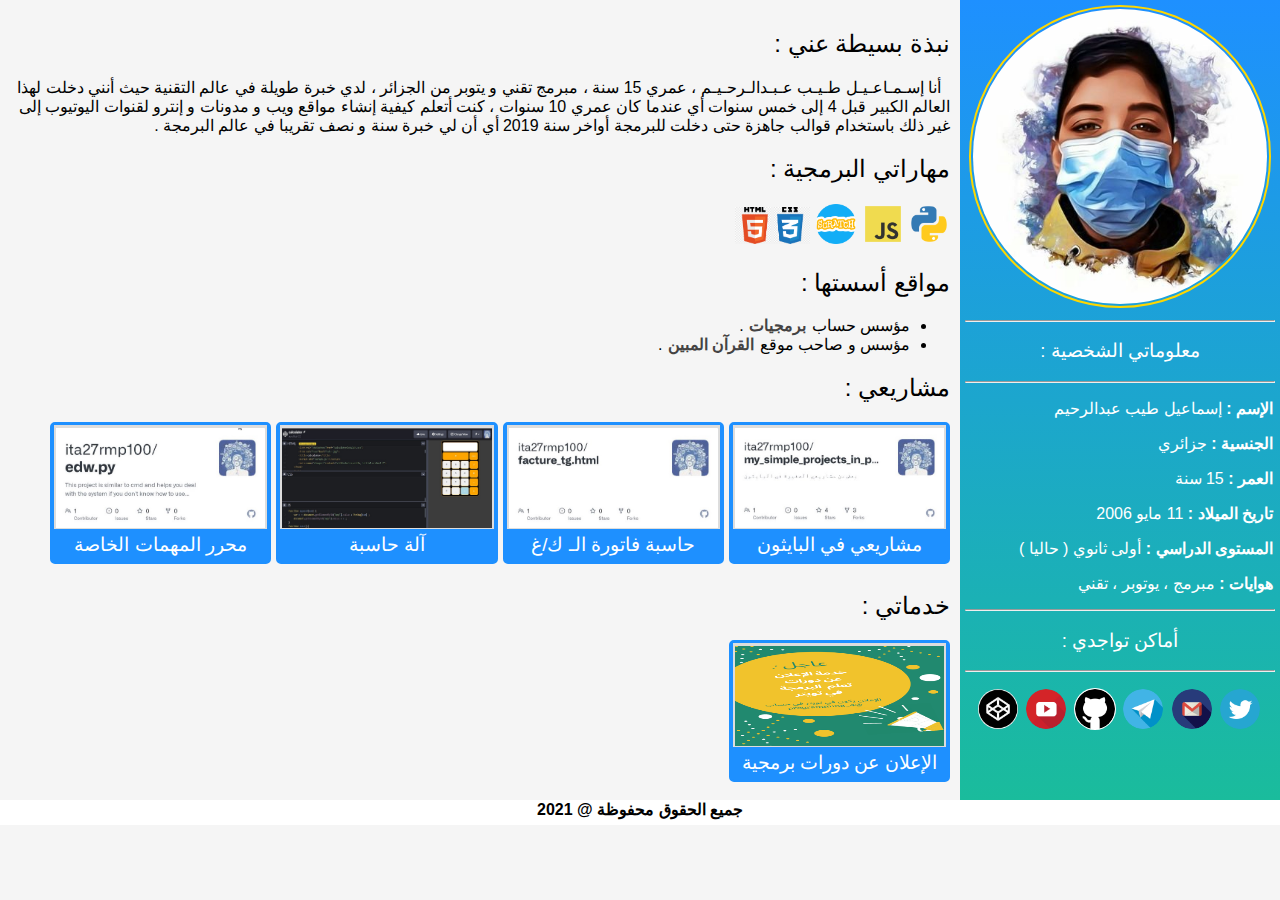
==== index.html @ b96383a3 "Add files via upload" ====
<!DOCTYPE html>
<html>
    <head>
        <title>موقعي الشخصي</title>
        <meta charsey="UTF-8">
        <meta name="viewport" content="width=device-width, initial-scale=1.0">
        <link rel="icon" href="rahim.jpg">
        <link rel="stylesheet" href="style.css">
    </head>
    <body>
        <nav class="all">
            <nav class="my-info">
                <img src="rahim.jpg"class="my-img">
                    <hr>
                <h3>معلوماتي الشخصية :</h3>
                    <hr>
                <div class="info">
                    <p>
                        <b>الإسم :</b>
                        إسماعيل طيب عبدالرحيم
                    </p>
                    <p>
                    <b>الجنسية :</b>
                        جزائري
                    </p>
                    <p>
                        <b>العمر :</b>
                        15 سنة
                    </p>
                    <p>
                        <b>تاريخ الميلاد :</b>
                        11 مايو 2006
                    </p>
                    <p>
                        <b>المستوى الدراسي :</b>
                        أولى ثانوي ( حاليا )
                    </p>
                    <p>
                        <b>هوايات :</b>
                        مبرمج ، يوتوبر ، تقني
                    </p>
                </div>
                    <hr>
                <h3>أماكن تواجدي :</h3>    
                    <hr>
                <div class="info">
                    <p class="source">
                        <a href="https://twitter.com/ita27rmp100" class="imgsou"><img src="twitter.png"class="imgsou"></a>
                        <a href="mailto:ita27rmp100@gmail.com" class="imgsou"><img src="gmail.png"class="imgsou"></a>
                        <a href="https://t.me/ita27rmp100A" class="imgsou"><img src="telegram.png"class="imgsou"></a>
                        <a href="https://github.com/ita27rmp100" class="imgsou"><abbr title="مشاريعي البرمجية"><img src="github.png"class="imgsou"style="background-color:white"></abbr></a>
                        <a href="https://www.youtube.com/channel/UCHRUya6Yz_WLiptD6PQNtBg" class="imgsou"><img src="youtube.png"class="imgsou"></a>
                        <a href="https://codepen.io/ita27rmp100" class="imgsou"><abbr title="مشاريعي في الويب"><img src="codpen.jpg"class="imgsou"></abbr></a>
                    </p>
                </div>
            </nav>
            <nav class="other-info">
                <h2>نبذة بسيطة عني :</h2>
                <p>
                   &nbsp; أنا إسـمـاعـيـل طـيـب عـبـدالـرحـيـم ، عمري 15 سنة ، مبرمج تقني و يتوبر من الجزائر ، لدي خبرة طويلة في عالم التقنية
                    حيث أنني دخلت لهذا العالم الكبير قبل 4 إلى خمس سنوات أي عندما كان عمري 10 سنوات ،
                     كنت أتعلم كيفية إنشاء مواقع ويب و مدونات و إنترو لقنوات اليوتيوب إلى غير ذلك باستخدام قوالب جاهزة حتى دخلت للبرمجة أواخر سنة 2019 أي أن لي خبرة سنة و نصف تقريبا في عالم البرمجة .
                </p>
                <h2>مهاراتي البرمجية :</h2>
                <p>
                    <img class="imgsou skill"src="python.png">
                    <img class="imgsou skill"src="js.png">
                    <img class="imgsou skill"src="scratch.png">
                    <img class="imgsou skill"src="front_end.png"style="width:75px">
                </p>
                <h2> مواقع أسستها  :</h2>
                <ul>
                    <li>
                        مؤسس حساب
                        <a class="mws" href="https://twitter.com/programming_4">برمجيات</a>
                        .
                    </li>
                    <li>
                        مؤسس و صاحب موقع 
                        <a class="mws" href="http://quran-moubin.rf.gd">القرآن المبين</a>
                        .
                    </li>
                </ul>
                <h2>مشاريعي :</h2>
                <div class="my-project">
                    <a href="https://github.com/ita27rmp100/my_simple_projects_in_python"class="project">
                        <img src="python_project.jpg"class="iop"><!--image of prject-->
                        <h3 class="nop">مشاريعي في البايثون</h3><!--name of project-->
                    </a>
                    <a href="https://github.com/ita27rmp100/facture_tg.html" class="project">
                        <img src="facture_tg.jpg"class="iop">
                        <h3 class="nop">حاسبة فاتورة الـ ك/غ</h3>
                    </a>
                    <a href="https://codepen.io/ita27rmp100/pen/dyWPgKB" class="project">
                        <img src="calculator.jpg"class="iop">
                        <h3 class="nop">آلة حاسبة</h3>
                    </a>
                    <a href="https://github.com/ita27rmp100/edw.py" class="project">
                        <img src="edw.jpg"class="iop">
                        <h3 class="nop">محرر المهمات الخاصة</h3>
                    </a>
                </div>
                <h2>خدماتي :</h2>
                <div class="my-project">
                    <a href="https://khamsat.com/marketing/twitter-marketing/1758146-%D8%AE%D8%AF%D9%85%D8%A9-%D8%A7%D9%84%D8%A5%D8%B9%D9%84%D8%A7%D9%86-%D8%B9%D9%86-%D8%AF%D9%88%D8%B1%D8%A7%D8%AA-%D8%AA%D8%B9%D9%84%D9%85-%D8%A7%D9%84%D8%A8%D8%B1%D9%85%D8%AC%D8%A9-%D9%81%D9%8A-%D8%AA%D9%88%D9%8A%D8%AA%D8%B1-" class="project">
                        <img src="خدمة.png" class="iop">
                        <h3 class="nop">الإعلان عن دورات برمجية</h3>
                    </a>
                </div>
            </nav>
        </nav>
        <footer>
            جميع الحقوق محفوظة @ 2021
        </footer>
    </body>
</html>
---- style.css ----
body{
    direction: rtl;
    background-color: rgb(245, 245, 245);
    margin: 0px
}
*{
    font-family: Tahoma, Arial, sans-serif
}
/*الريسبونسياف*/
.all{
    display: grid;
    grid-template-columns: 25% 75%;
}
/*معلوماتي الشخصية*/
.my-info{
    /*background-color: dodgerblue;*/
    background-image: linear-gradient(
        to bottom,
        dodgerblue,
        #1abc9c
        );
    padding: 5px;
    max-height: 99%;
    text-align: center;
    color:white

}
.my-img{
    width: 95%;
    padding: 2px;
    border: 2px solid gold;
    border-radius: 180px
}
h1 , h2 , h3 , h4 , h5 ,h6{
    font-weight: 150
}
.info{text-align: right;
    padding-right: 2px
}
/*التواصل*/
.imgsou{
    width:40px;
    padding: 1px;
    border-radius: 180px;
    text-align: center
}
.imgsou :hover{
    opacity: 0.8
}
.source{text-align: center;}
/*معلومات أخرى*/
.other-info{
    background-color: rgb(245,245,245);
    max-height: 99%;
    padding: 10px
}
img.imgsou.skill{
    border-radius: 0px
}
/*إنجازاتي في السوشال ميديا*/
.mws{
    text-decoration: none;
    color: rgb(68, 67, 67);
    transition: border-right 1s;
    font-weight:bold;
    padding: 1px;
}
.mws:hover{
    border-right: 8px solid rgb(149, 202, 255);
}
/*my project*/
.my-project{
    display: grid;
    max-width:900px;
    grid-template-columns: repeat(auto-fill,minmax(200px,1fr));
    grid-template-rows: repeat(auto-fill,150px);
    gap: 5px;
    text-align: center;
}
.project{
    background-color: dodgerblue;
    padding: 4px;
    height: 130px;
    text-align: center;
    border:2px solid dodgerblue;
    border-radius: 5px;
    text-decoration: none
}
.iop{
    width: 100%;
    height: 100px;
    box-shadow: 0px -1px 0px 2px rgb(221, 221, 221);
}
.nop{
    padding: 0px;
    margin: 2px;
    color: white;
}
/*تناسق الصفحة*/
@media screen and (max-width: 400px) {
    .all{
      grid-template-columns: 100%;
    }
  }
/*التذييل*/
footer{
    background: white;
    width:100%;
    height: 25px;
    text-align: center;
    font-weight: bold;
}
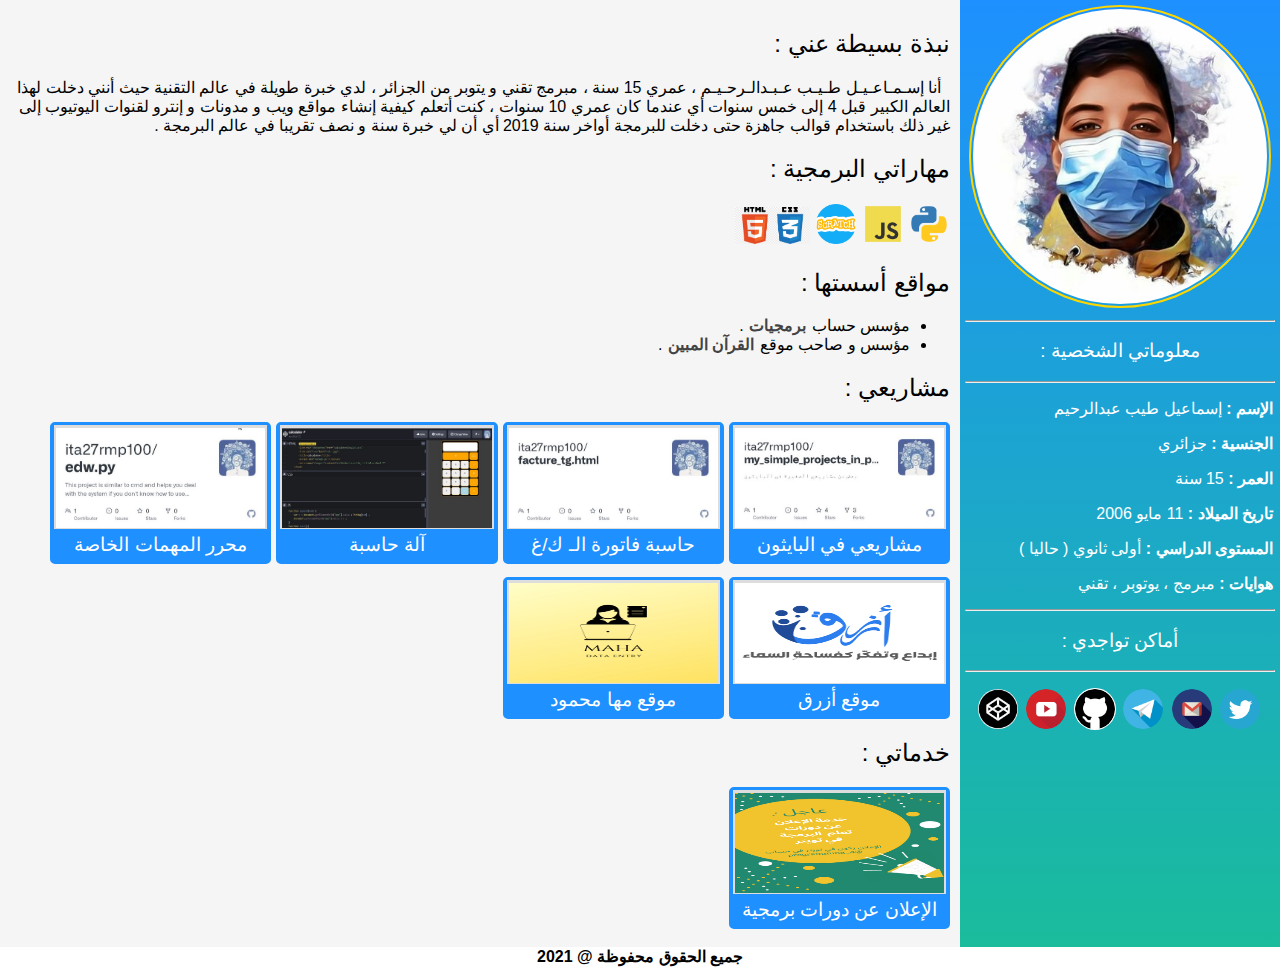
==== commit 5e2b102a: "Add files via upload" ====
--- a/index.html
+++ b/index.html
@@ -99,6 +99,14 @@
                         <img src="edw.jpg"class="iop">
                         <h3 class="nop">محرر المهمات الخاصة</h3>
                     </a>
+                    <a href="https://blue-edu.site" class="project">
+                        <img src="BlueSite.png" style="background-color:white;" class="iop">
+                        <h3 class="nop">موقع أزرق</h3>
+                    </a>
+                    <a href="https://maha-mahmoud.netlify.app" class="project">
+                        <img src="maha.png"class="iop">
+                        <h3 class="nop">موقع مها محمود</h3>
+                    </a>
                 </div>
                 <h2>خدماتي :</h2>
                 <div class="my-project">
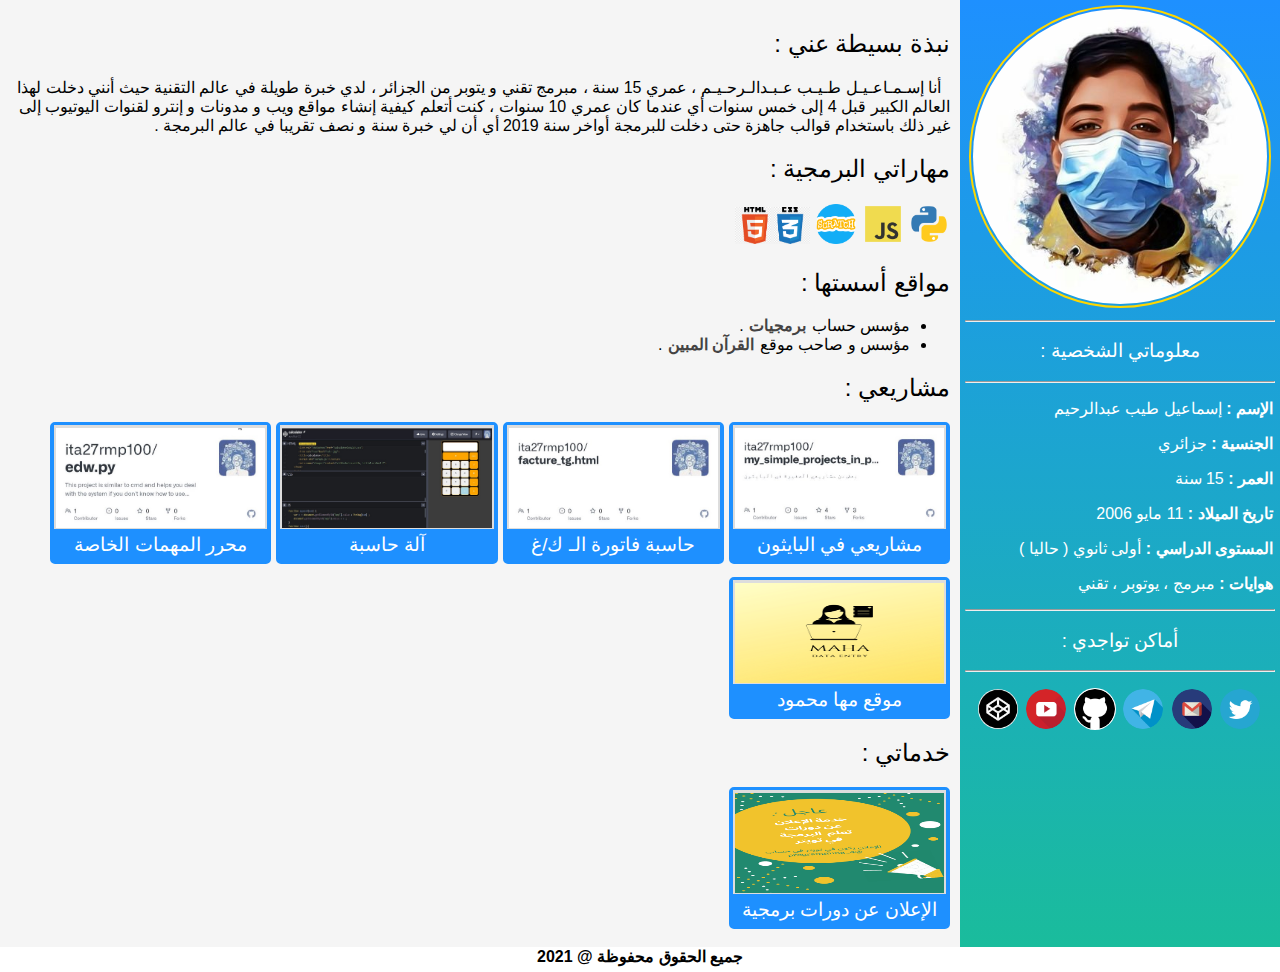
==== commit 2930efc7: "Update index.html" ====
--- a/index.html
+++ b/index.html
@@ -1,7 +1,7 @@
 <!DOCTYPE html>
 <html>
     <head>
-        <title>موقعي الشخصي</title>
+        <title>إسماعيل طيب عبدالرحيم</title>
         <meta charsey="UTF-8">
         <meta name="viewport" content="width=device-width, initial-scale=1.0">
         <link rel="icon" href="rahim.jpg">
@@ -99,10 +99,6 @@
                         <img src="edw.jpg"class="iop">
                         <h3 class="nop">محرر المهمات الخاصة</h3>
                     </a>
-                    <a href="https://blue-edu.site" class="project">
-                        <img src="BlueSite.png" style="background-color:white;" class="iop">
-                        <h3 class="nop">موقع أزرق</h3>
-                    </a>
                     <a href="https://maha-mahmoud.netlify.app" class="project">
                         <img src="maha.png"class="iop">
                         <h3 class="nop">موقع مها محمود</h3>
@@ -121,4 +117,4 @@
             جميع الحقوق محفوظة @ 2021
         </footer>
     </body>
-</html>+</html>
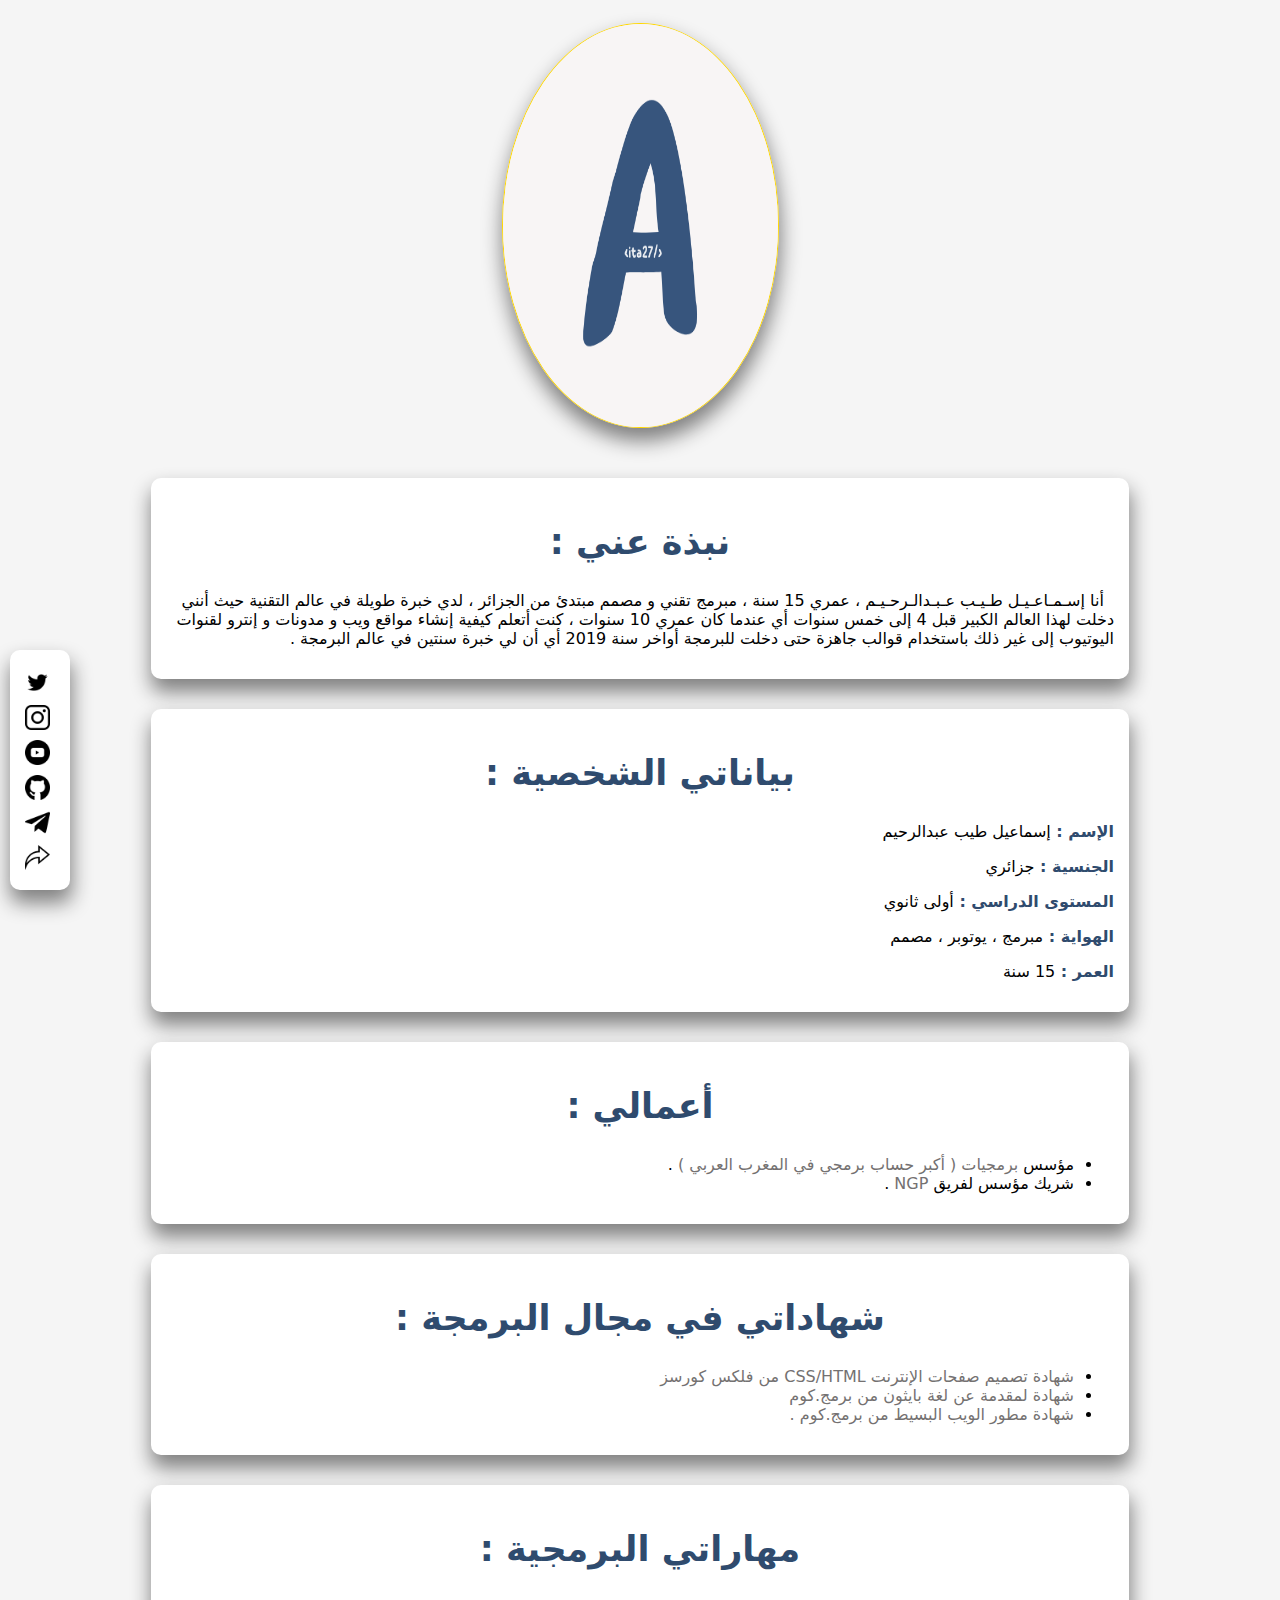
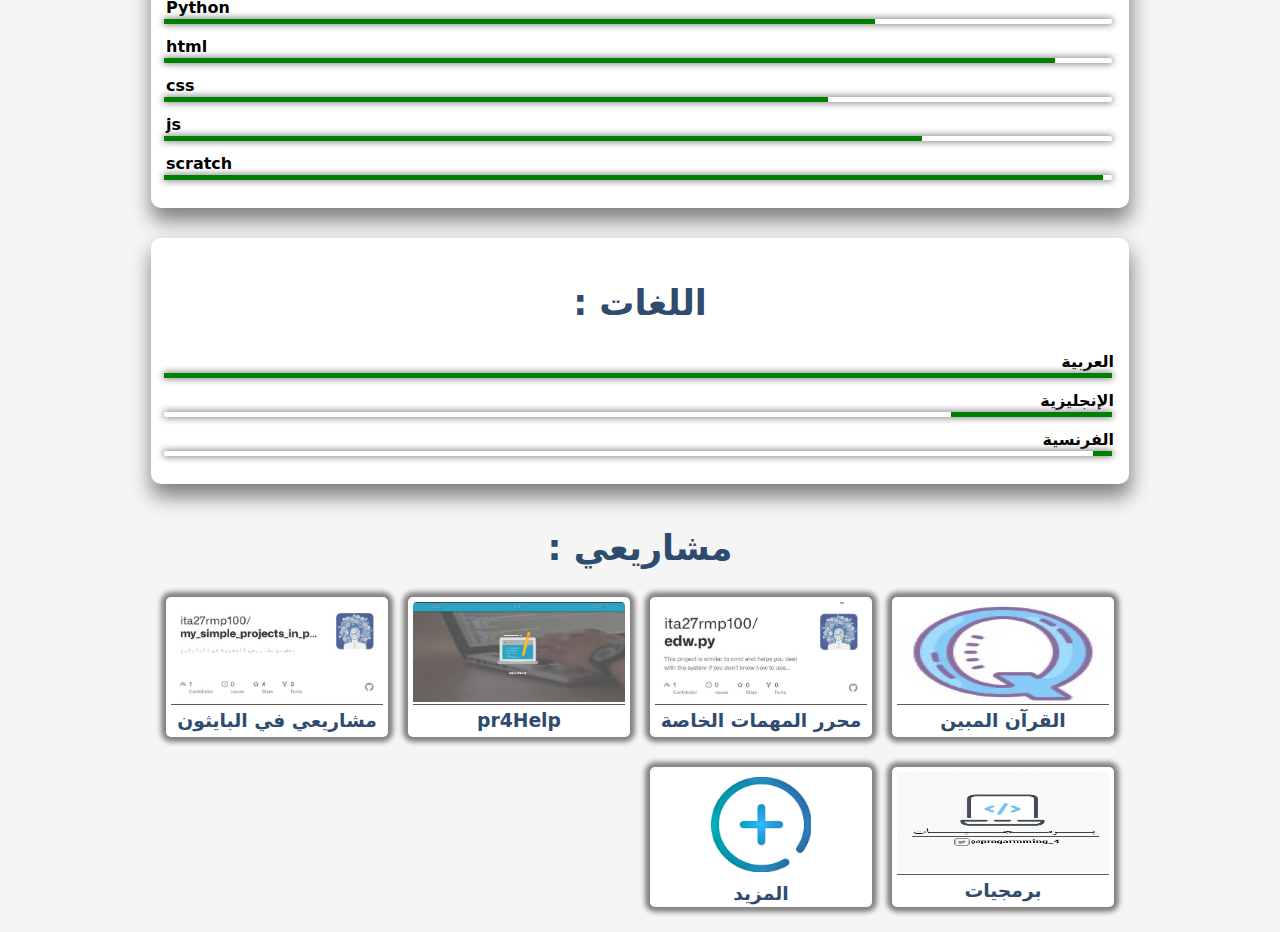
==== commit 2162978e: "Add files via upload" ====
--- a/index.html
+++ b/index.html
@@ -4,117 +4,124 @@
         <title>إسماعيل طيب عبدالرحيم</title>
         <meta charsey="UTF-8">
         <meta name="viewport" content="width=device-width, initial-scale=1.0">
-        <link rel="icon" href="rahim.jpg">
+        <link rel="icon" href="my_logo.png">
         <link rel="stylesheet" href="style.css">
     </head>
     <body>
-        <nav class="all">
-            <nav class="my-info">
-                <img src="rahim.jpg"class="my-img">
-                    <hr>
-                <h3>معلوماتي الشخصية :</h3>
-                    <hr>
-                <div class="info">
-                    <p>
-                        <b>الإسم :</b>
-                        إسماعيل طيب عبدالرحيم
-                    </p>
-                    <p>
-                    <b>الجنسية :</b>
-                        جزائري
-                    </p>
-                    <p>
-                        <b>العمر :</b>
-                        15 سنة
-                    </p>
-                    <p>
-                        <b>تاريخ الميلاد :</b>
-                        11 مايو 2006
-                    </p>
-                    <p>
-                        <b>المستوى الدراسي :</b>
-                        أولى ثانوي ( حاليا )
-                    </p>
-                    <p>
-                        <b>هوايات :</b>
-                        مبرمج ، يوتوبر ، تقني
-                    </p>
-                </div>
-                    <hr>
-                <h3>أماكن تواجدي :</h3>    
-                    <hr>
-                <div class="info">
-                    <p class="source">
-                        <a href="https://twitter.com/ita27rmp100" class="imgsou"><img src="twitter.png"class="imgsou"></a>
-                        <a href="mailto:ita27rmp100@gmail.com" class="imgsou"><img src="gmail.png"class="imgsou"></a>
-                        <a href="https://t.me/ita27rmp100A" class="imgsou"><img src="telegram.png"class="imgsou"></a>
-                        <a href="https://github.com/ita27rmp100" class="imgsou"><abbr title="مشاريعي البرمجية"><img src="github.png"class="imgsou"style="background-color:white"></abbr></a>
-                        <a href="https://www.youtube.com/channel/UCHRUya6Yz_WLiptD6PQNtBg" class="imgsou"><img src="youtube.png"class="imgsou"></a>
-                        <a href="https://codepen.io/ita27rmp100" class="imgsou"><abbr title="مشاريعي في الويب"><img src="codpen.jpg"class="imgsou"></abbr></a>
-                    </p>
-                </div>
-            </nav>
-            <nav class="other-info">
-                <h2>نبذة بسيطة عني :</h2>
+        <header>
+            <img src="my_logo.png" class="logo">
+        </header>
+        <nav>
+            <div class="iog">
+                <h2>نبذة عني :</h2>
                 <p>
-                   &nbsp; أنا إسـمـاعـيـل طـيـب عـبـدالـرحـيـم ، عمري 15 سنة ، مبرمج تقني و يتوبر من الجزائر ، لدي خبرة طويلة في عالم التقنية
+                   &nbsp; أنا إسـمـاعـيـل طـيـب عـبـدالـرحـيـم ، عمري 15 سنة ، مبرمج تقني و مصمم مبتدئ من الجزائر ، لدي خبرة طويلة في عالم التقنية
                     حيث أنني دخلت لهذا العالم الكبير قبل 4 إلى خمس سنوات أي عندما كان عمري 10 سنوات ،
-                     كنت أتعلم كيفية إنشاء مواقع ويب و مدونات و إنترو لقنوات اليوتيوب إلى غير ذلك باستخدام قوالب جاهزة حتى دخلت للبرمجة أواخر سنة 2019 أي أن لي خبرة سنة و نصف تقريبا في عالم البرمجة .
+                     كنت أتعلم كيفية إنشاء مواقع ويب و مدونات و إنترو لقنوات اليوتيوب إلى غير ذلك باستخدام قوالب جاهزة حتى دخلت للبرمجة أواخر سنة 2019 أي أن لي خبرة سنتين في عالم البرمجة .
                 </p>
-                <h2>مهاراتي البرمجية :</h2>
-                <p>
-                    <img class="imgsou skill"src="python.png">
-                    <img class="imgsou skill"src="js.png">
-                    <img class="imgsou skill"src="scratch.png">
-                    <img class="imgsou skill"src="front_end.png"style="width:75px">
-                </p>
-                <h2> مواقع أسستها  :</h2>
+            </div>
+            <div class="infos iog">
+                <h2>بياناتي الشخصية :</h2>
+                <add-info title='الإسم'details='إسماعيل طيب عبدالرحيم'></add-info>
+                <add-info title='الجنسية'details='جزائري'></add-info>
+                <add-info title='المستوى الدراسي'details='أولى ثانوي '></add-info>
+                <add-info title='الهواية'details='مبرمج ، يوتوبر ، مصمم'></add-info>
+                <add-info title='العمر'details='15 سنة'></add-info>
+            </div>
+            <div class="iog">
+                <h2>أعمالي :</h2>
                 <ul>
                     <li>
-                        مؤسس حساب
-                        <a class="mws" href="https://twitter.com/programming_4">برمجيات</a>
-                        .
+                        مؤسس <a href="https://twitter.com/programming_4">برمجيات ( أكبر حساب برمجي في المغرب العربي )</a> .
                     </li>
                     <li>
-                        مؤسس و صاحب موقع 
-                        <a class="mws" href="http://quran-moubin.rf.gd">القرآن المبين</a>
-                        .
+                        شريك مؤسس لفريق
+                        <a href="https://twitter.com/NG_Programmers3">NGP</a> .
                     </li>
                 </ul>
-                <h2>مشاريعي :</h2>
-                <div class="my-project">
-                    <a href="https://github.com/ita27rmp100/my_simple_projects_in_python"class="project">
-                        <img src="python_project.jpg"class="iop"><!--image of prject-->
-                        <h3 class="nop">مشاريعي في البايثون</h3><!--name of project-->
-                    </a>
-                    <a href="https://github.com/ita27rmp100/facture_tg.html" class="project">
-                        <img src="facture_tg.jpg"class="iop">
-                        <h3 class="nop">حاسبة فاتورة الـ ك/غ</h3>
-                    </a>
-                    <a href="https://codepen.io/ita27rmp100/pen/dyWPgKB" class="project">
-                        <img src="calculator.jpg"class="iop">
-                        <h3 class="nop">آلة حاسبة</h3>
-                    </a>
-                    <a href="https://github.com/ita27rmp100/edw.py" class="project">
-                        <img src="edw.jpg"class="iop">
-                        <h3 class="nop">محرر المهمات الخاصة</h3>
-                    </a>
-                    <a href="https://maha-mahmoud.netlify.app" class="project">
-                        <img src="maha.png"class="iop">
-                        <h3 class="nop">موقع مها محمود</h3>
-                    </a>
-                </div>
-                <h2>خدماتي :</h2>
-                <div class="my-project">
-                    <a href="https://khamsat.com/marketing/twitter-marketing/1758146-%D8%AE%D8%AF%D9%85%D8%A9-%D8%A7%D9%84%D8%A5%D8%B9%D9%84%D8%A7%D9%86-%D8%B9%D9%86-%D8%AF%D9%88%D8%B1%D8%A7%D8%AA-%D8%AA%D8%B9%D9%84%D9%85-%D8%A7%D9%84%D8%A8%D8%B1%D9%85%D8%AC%D8%A9-%D9%81%D9%8A-%D8%AA%D9%88%D9%8A%D8%AA%D8%B1-" class="project">
-                        <img src="خدمة.png" class="iop">
-                        <h3 class="nop">الإعلان عن دورات برمجية</h3>
-                    </a>
-                </div>
-            </nav>
+            </div>
+            <div class="iog">
+                <h2>شهاداتي في مجال البرمجة :</h2>
+                <ul>
+                    <li>
+                        <a href="https://www.flexcourses.com/courses/html-and-css">شهادة تصميم صفحات الإنترنت CSS/HTML من فلكس كورسز </a>
+                    </li>
+                    <li>
+                        <a href="https://app.barmej.com/%D9%85%D9%82%D8%AF%D9%85%D8%A9-%D8%B9%D9%86-%D9%84%D8%BA%D8%A9-%D8%A8%D8%A7%D9%8A%D8%AB%D9%88%D9%86">شهادة لمقدمة عن لغة بايثون من برمج.كوم</a>
+                    </li>
+                    <li>
+                        <a href="https://app.barmej.com/%D8%A8%D8%B1%D9%85%D8%AC%D8%A9-%D8%AA%D8%B7%D8%A8%D9%8A%D9%82%D8%A7%D8%AA-%D8%A7%D9%84%D9%88%D9%8A%D8%A8-%D8%A8%D8%A7%D8%B3%D8%AA%D8%AE%D8%AF%D8%A7%D9%85-Django/%D9%85%D9%82%D8%AF%D9%85%D8%A9-%D9%81%D9%8A-%D8%A8%D8%B1%D9%85%D8%AC%D8%A9-%D9%88%D8%A7%D8%AC%D9%87%D8%A7%D8%AA-%D8%A7%D9%84%D9%85%D9%88%D8%A7%D9%82%D8%B9/%D9%85%D8%A8%D8%A7%D8%AF%D8%A6-html/%D9%85%D9%82%D8%AF%D9%85%D8%A9-%D9%81%D9%8A-html">شهادة مطور الويب البسيط من برمج.كوم .</a>
+                    </li>
+                </ul>
+            </div>
+            <div class="iog skills">
+                <h2>مهاراتي البرمجية :</h2>
+                <!--python-->
+                <label for="py">Python</label>
+                <progress id="py" max="100" value="75"></progress>
+                <!--hhtml-->
+                <label for="html">html</label>
+                <progress id="html" max="100" value="94"></progress>
+                <!--css-->
+                <label for="css">css</label>
+                <progress id="css" max="100" value="70"></progress>
+                <!--js-->
+                <label for="js">js</label>
+                <progress id="js" max="100" value="80"></progress>
+                <!--scratch-->
+                <label for="sc">scratch</label>
+                <progress id="sc" max="100" value="99"></progress>
+            </div>
+            <div class="iog">
+                <h2>اللغات :</h2>
+                <!--العربية-->
+                <label for="ar">العربية</label>
+                <progress id="ar" max="100" value="100" class="lang"></progress>
+                <!--الإنجليزية-->
+                <label for="en">الإنجليزية</label>
+                <progress id="en" max="100" value="17" class="lang"></progress>
+                <!--الفرنسية-->
+                <label for="fr">الفرنسية</label>
+                <progress id="fr" max="100" value="2" class="lang"></progress>
+            </div>
+            <h2>مشاريعي :</h2>
+            <div class="my-projects">
+                <a href="http://quran-moubin.rf.gd/" class="project">
+                    <img src="quran-moubin.jpg" class="iop"> <!--icon of project-->
+                    <h3 class="nop">القرآن المبين</h3>
+                </a>
+                <a href="https://github.com/ita27rmp100/edw.py"class='project'>
+                    <img src='edw.jpg' class="iop">
+                    <h3 class="nop">محرر المهمات الخاصة</h3>
+                </a>
+                <a href="https://pr4help.netlify.app/" class="project">
+                    <img src="pr4Help.png"class='iop'>
+                    <h3 class="nop">pr4Help</h3>
+                </a>
+                <a href="https://github.com/ita27rmp100/my_simple_projects_in_python" class="project">
+                    <img src="python_projects.jpg"class='iop'>
+                    <h3 class="nop">مشاريعي في البايثون</h3>
+                </a>
+                <a href="https://programming4.netlify.app"class='project'>
+                    <img src="pr4.jpg"class="iop">
+                    <h3 class="nop">برمجيات</h3>
+                </a>
+                <a href="https://github.com/ita27rmp100" class="project">
+                    <img src="more.png" class="iopm">
+                    <h3 class="nop">المزيد</h3>
+                </a>
+            </div>
         </nav>
         <footer>
-            جميع الحقوق محفوظة @ 2021
+            <span>  
+                <a href="https://twitter.com/ita27rmp100"><img src="twitter.png" class="contact"></a>
+                <a href="https://instgram.com/tayebrahimo"><img src="instagram.png" class="contact"></a>
+                <a href="https://www.youtube.com/channel/UCHRUya6Yz_WLiptD6PQNtBg"><img src="youtube.png" class="contact"></a>
+                <a href="httpps://ggithub.com?ita27rmp100"><img src="github.png" class="contact"></a>
+                <a href="https://t.me/ita27rmp100"><img src="telegram.png" class="contact"></a>
+                <a href="https://twitter.com/intent/tweet?url=https://ita27.netlify.app&text=visit%20the%20web%20site%20of%20@ita27rmp100%20:"><img src="share.png" class="contact"></a>
+            </span>
         </footer>
     </body>
-</html>
+    <script src="script.js"></script>
+</html>--- a/style.css
+++ b/style.css
@@ -1,112 +1,150 @@
+/*style in generally*/
 body{
     direction: rtl;
     background-color: rgb(245, 245, 245);
-    margin: 0px
+    padding: 0px
 }
 *{
-    font-family: Tahoma, Arial, sans-serif
+    font-family: system-ui;
+    position: relative
 }
-/*الريسبونسياف*/
-.all{
+:root{
+    --blue:#2f4b6e
+}
+a{
+    color: rgb(116, 113, 113);
+    text-decoration: none;
+}
+/*header*/
+header{
+    display: flex;
+    justify-content: space-around;
+    height: 45vh
+}
+.logo{
+    width:275px;
+    border:1px solid gold;
+    border-radius:100%;
+    box-shadow: 1px 12px 20px 1px grey;
+    display: block;
+    top:15px;
+    margin-left: auto;
+    margin-right: auto
+}
+/*My information*/
+nav{
+    top: 50px;
+    display: flex;
+    flex-direction: column;
+    justify-content: center;
+    align-items: center
+}
+h2 , b{
+    color:var(--blue)
+}
+h2{
+    font-size: 35px;
+    text-align:center;
+    font-family: system-ui;
+}
+.iog{
+    width: 75%;
+    padding: 15px;
+    background-color: white;
+    box-shadow: 1px 12px 20px 1px grey;
+    border-radius: 10px;
+    margin: 15px;
+}
+.skills{
+    text-align: left;
+}
+label{
+    display:block;
+    font-weight:bold
+}
+progress{
+    display:block;
+    margin: 2px;
+    width:100%;
+    color: var(--blue);
+    direction:initial
+}
+.lang{
+    direction: rtl;
+}
+progress[value] {
+    appearance: none;
+    border-radius: 20px;
+}
+progress[value]::-webkit-progress-bar{
+    background-color: white;
+    height:5px;
+    box-shadow: 0px 0px 7px 1px grey;
+    border-radius: 2px;
+    color: blue;
+}
+    /*my projects*/
+.my-projects{
     display: grid;
-    grid-template-columns: 25% 75%;
-}
-/*معلوماتي الشخصية*/
-.my-info{
-    /*background-color: dodgerblue;*/
-    background-image: linear-gradient(
-        to bottom,
-        dodgerblue,
-        #1abc9c
-        );
-    padding: 5px;
-    max-height: 99%;
-    text-align: center;
-    color:white
-
-}
-.my-img{
-    width: 95%;
-    padding: 2px;
-    border: 2px solid gold;
-    border-radius: 180px
-}
-h1 , h2 , h3 , h4 , h5 ,h6{
-    font-weight: 150
-}
-.info{text-align: right;
-    padding-right: 2px
-}
-/*التواصل*/
-.imgsou{
-    width:40px;
-    padding: 1px;
-    border-radius: 180px;
-    text-align: center
-}
-.imgsou :hover{
-    opacity: 0.8
-}
-.source{text-align: center;}
-/*معلومات أخرى*/
-.other-info{
-    background-color: rgb(245,245,245);
-    max-height: 99%;
-    padding: 10px
-}
-img.imgsou.skill{
-    border-radius: 0px
-}
-/*إنجازاتي في السوشال ميديا*/
-.mws{
-    text-decoration: none;
-    color: rgb(68, 67, 67);
-    transition: border-right 1s;
-    font-weight:bold;
-    padding: 1px;
-}
-.mws:hover{
-    border-right: 8px solid rgb(149, 202, 255);
-}
-/*my project*/
-.my-project{
-    display: grid;
-    max-width:900px;
+    width:75%;
+    margin-bottom:25px;
     grid-template-columns: repeat(auto-fill,minmax(200px,1fr));
     grid-template-rows: repeat(auto-fill,150px);
-    gap: 5px;
-    text-align: center;
+    gap:20px;
+    text-align:center
 }
-.project{
-    background-color: dodgerblue;
-    padding: 4px;
-    height: 130px;
-    text-align: center;
-    border:2px solid dodgerblue;
-    border-radius: 5px;
-    text-decoration: none
+.project {
+    background-color:white;
+    padding:5px;
+    height:130px;
+    text-align:center;
+    box-shadow:0px 0px 5px 5px grey;
+    border-radius:5px;
+    text-decoration:none
 }
-.iop{
+.iop {
     width: 100%;
     height: 100px;
-    box-shadow: 0px -1px 0px 2px rgb(221, 221, 221);
+    padding: 0px 0px 2px;
+    box-shadow: 0px 1px 0px 0px rgb(94 89 89);
+    border-radius:4px 4px 0px 0px;
 }
-.nop{
+.iopm {
+    width: 100px;
+    height: 95px;
+    top: 0px;
+    padding: 5px;
+}
+.bm{
+    width: 100%;
+    height:100px;
+    box-shadow: 0px 1px 2px 1px rgb(94 89 89);
+}
+.nop {
     padding: 0px;
     margin: 2px;
-    color: white;
+    color: var(--blue);
 }
-/*تناسق الصفحة*/
-@media screen and (max-width: 400px) {
-    .all{
-      grid-template-columns: 100%;
+/*footer ( down button )*/
+footer{
+    bottom: 100vh;
+    width:30px;
+    padding: 15px;
+    background-color: white;
+    box-shadow: 1px 12px 20px 1px grey;
+    border-radius: 10px;
+    position: fixed;
+    bottom: 10px;
+    left: 10px;
+}
+.contact{
+    width:25px;
+    padding:5px;
+    display:block;
+}
+/*responsive*/
+@media screen and (max-width: 600px) {
+    .presentation{
+        grid-template-columns:auto;
     }
-  }
-/*التذييل*/
-footer{
-    background: white;
-    width:100%;
-    height: 25px;
-    text-align: center;
-    font-weight: bold;
 }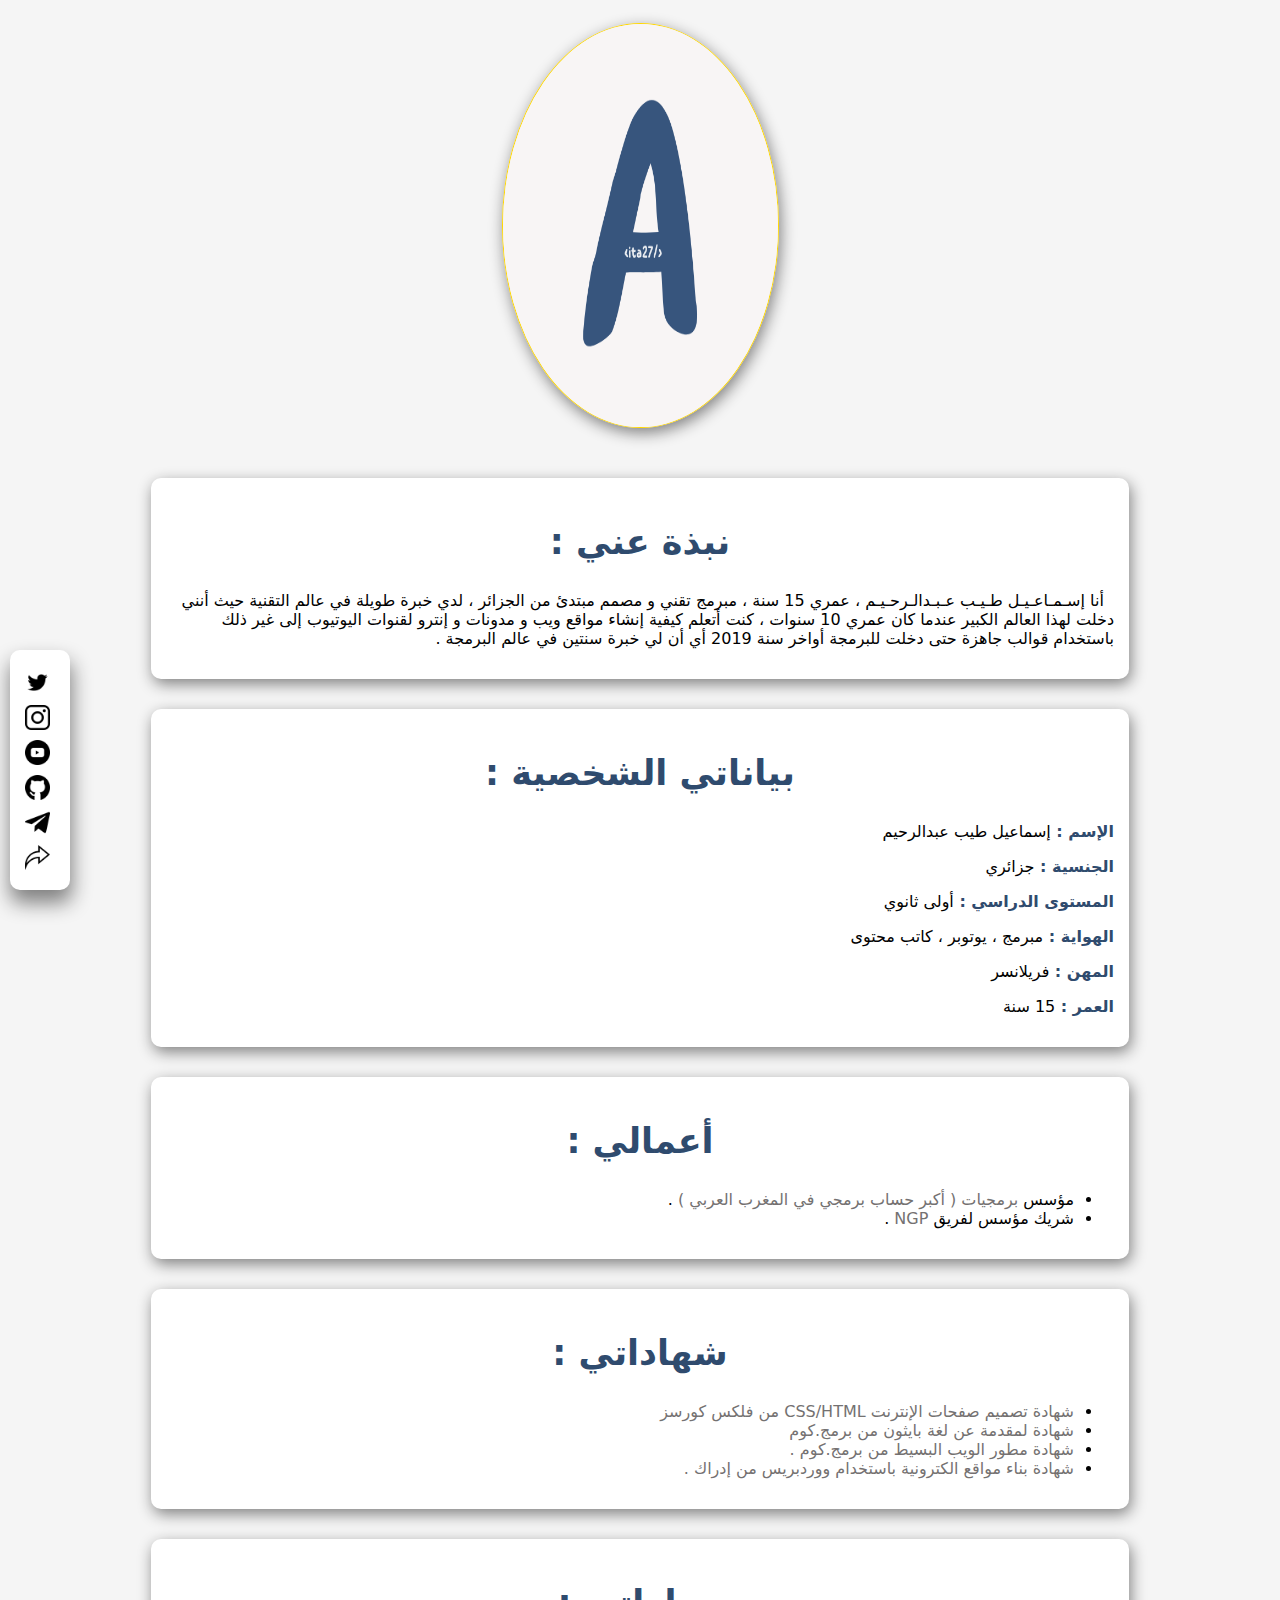
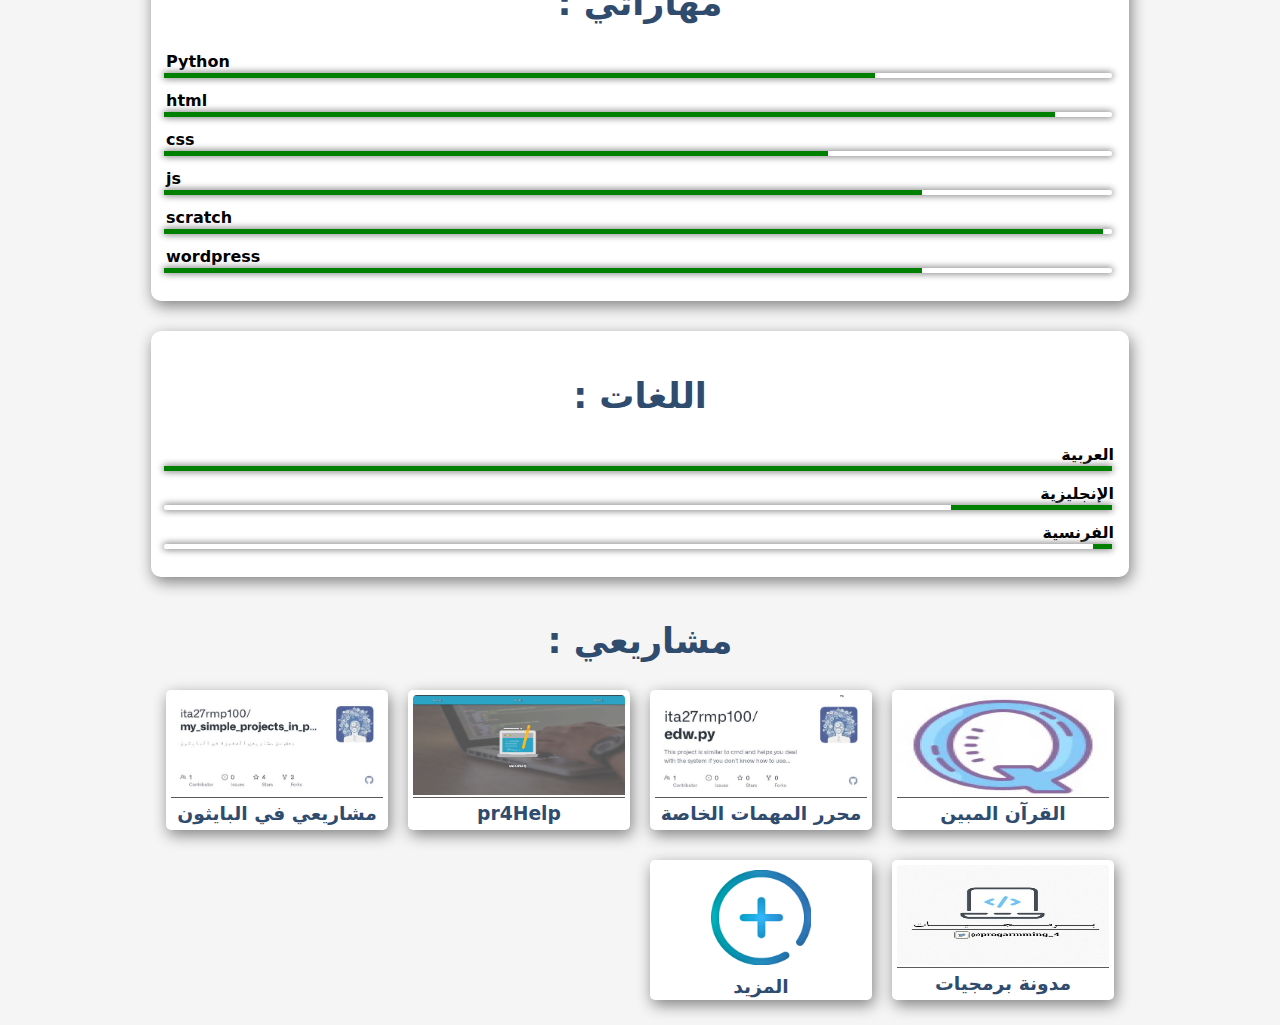
==== commit d6b4de68: "Add files via upload" ====
--- a/index.html
+++ b/index.html
@@ -16,7 +16,7 @@
                 <h2>نبذة عني :</h2>
                 <p>
                    &nbsp; أنا إسـمـاعـيـل طـيـب عـبـدالـرحـيـم ، عمري 15 سنة ، مبرمج تقني و مصمم مبتدئ من الجزائر ، لدي خبرة طويلة في عالم التقنية
-                    حيث أنني دخلت لهذا العالم الكبير قبل 4 إلى خمس سنوات أي عندما كان عمري 10 سنوات ،
+                    حيث أنني دخلت لهذا العالم الكبير  عندما كان عمري 10 سنوات ،
                      كنت أتعلم كيفية إنشاء مواقع ويب و مدونات و إنترو لقنوات اليوتيوب إلى غير ذلك باستخدام قوالب جاهزة حتى دخلت للبرمجة أواخر سنة 2019 أي أن لي خبرة سنتين في عالم البرمجة .
                 </p>
             </div>
@@ -25,7 +25,8 @@
                 <add-info title='الإسم'details='إسماعيل طيب عبدالرحيم'></add-info>
                 <add-info title='الجنسية'details='جزائري'></add-info>
                 <add-info title='المستوى الدراسي'details='أولى ثانوي '></add-info>
-                <add-info title='الهواية'details='مبرمج ، يوتوبر ، مصمم'></add-info>
+                <add-info title='الهواية'details='مبرمج ، يوتوبر ، كاتب محتوى'></add-info>
+                <add-info title="المهن"details='فريلانسر'></add-info>
                 <add-info title='العمر'details='15 سنة'></add-info>
             </div>
             <div class="iog">
@@ -41,7 +42,7 @@
                 </ul>
             </div>
             <div class="iog">
-                <h2>شهاداتي في مجال البرمجة :</h2>
+                <h2>شهاداتي  :</h2>
                 <ul>
                     <li>
                         <a href="https://www.flexcourses.com/courses/html-and-css">شهادة تصميم صفحات الإنترنت CSS/HTML من فلكس كورسز </a>
@@ -52,10 +53,13 @@
                     <li>
                         <a href="https://app.barmej.com/%D8%A8%D8%B1%D9%85%D8%AC%D8%A9-%D8%AA%D8%B7%D8%A8%D9%8A%D9%82%D8%A7%D8%AA-%D8%A7%D9%84%D9%88%D9%8A%D8%A8-%D8%A8%D8%A7%D8%B3%D8%AA%D8%AE%D8%AF%D8%A7%D9%85-Django/%D9%85%D9%82%D8%AF%D9%85%D8%A9-%D9%81%D9%8A-%D8%A8%D8%B1%D9%85%D8%AC%D8%A9-%D9%88%D8%A7%D8%AC%D9%87%D8%A7%D8%AA-%D8%A7%D9%84%D9%85%D9%88%D8%A7%D9%82%D8%B9/%D9%85%D8%A8%D8%A7%D8%AF%D8%A6-html/%D9%85%D9%82%D8%AF%D9%85%D8%A9-%D9%81%D9%8A-html">شهادة مطور الويب البسيط من برمج.كوم .</a>
                     </li>
+                    <li>
+                        <a href="https://www.edraak.org/programs/course-v1:Edraak+WordPress101+SP-2019/">شهادة بناء مواقع الكترونية باستخدام ووردبريس من إدراك . </a>
+                    </li>
                 </ul>
             </div>
             <div class="iog skills">
-                <h2>مهاراتي البرمجية :</h2>
+                <h2>مهاراتي :</h2>
                 <!--python-->
                 <label for="py">Python</label>
                 <progress id="py" max="100" value="75"></progress>
@@ -71,6 +75,9 @@
                 <!--scratch-->
                 <label for="sc">scratch</label>
                 <progress id="sc" max="100" value="99"></progress>
+                <!--wordpress-->
+                <label for="sc">wordpress</label>
+                <progress id="sc" max="100" value="80"></progress>
             </div>
             <div class="iog">
                 <h2>اللغات :</h2>
@@ -104,7 +111,7 @@
                 </a>
                 <a href="https://programming4.netlify.app"class='project'>
                     <img src="pr4.jpg"class="iop">
-                    <h3 class="nop">برمجيات</h3>
+                    <h3 class="nop">مدونة برمجيات</h3>
                 </a>
                 <a href="https://github.com/ita27rmp100" class="project">
                     <img src="more.png" class="iopm">
--- a/style.css
+++ b/style.css
@@ -25,7 +25,7 @@
     width:275px;
     border:1px solid gold;
     border-radius:100%;
-    box-shadow: 1px 12px 20px 1px grey;
+    box-shadow: 2px 5px 15px 0px grey;
     display: block;
     top:15px;
     margin-left: auto;
@@ -51,7 +51,7 @@
     width: 75%;
     padding: 15px;
     background-color: white;
-    box-shadow: 1px 12px 20px 1px grey;
+    box-shadow: 2px 5px 15px 0px grey;
     border-radius: 10px;
     margin: 15px;
 }
@@ -98,7 +98,7 @@
     padding:5px;
     height:130px;
     text-align:center;
-    box-shadow:0px 0px 5px 5px grey;
+    box-shadow:2px 5px 15px 0px grey;
     border-radius:5px;
     text-decoration:none
 }
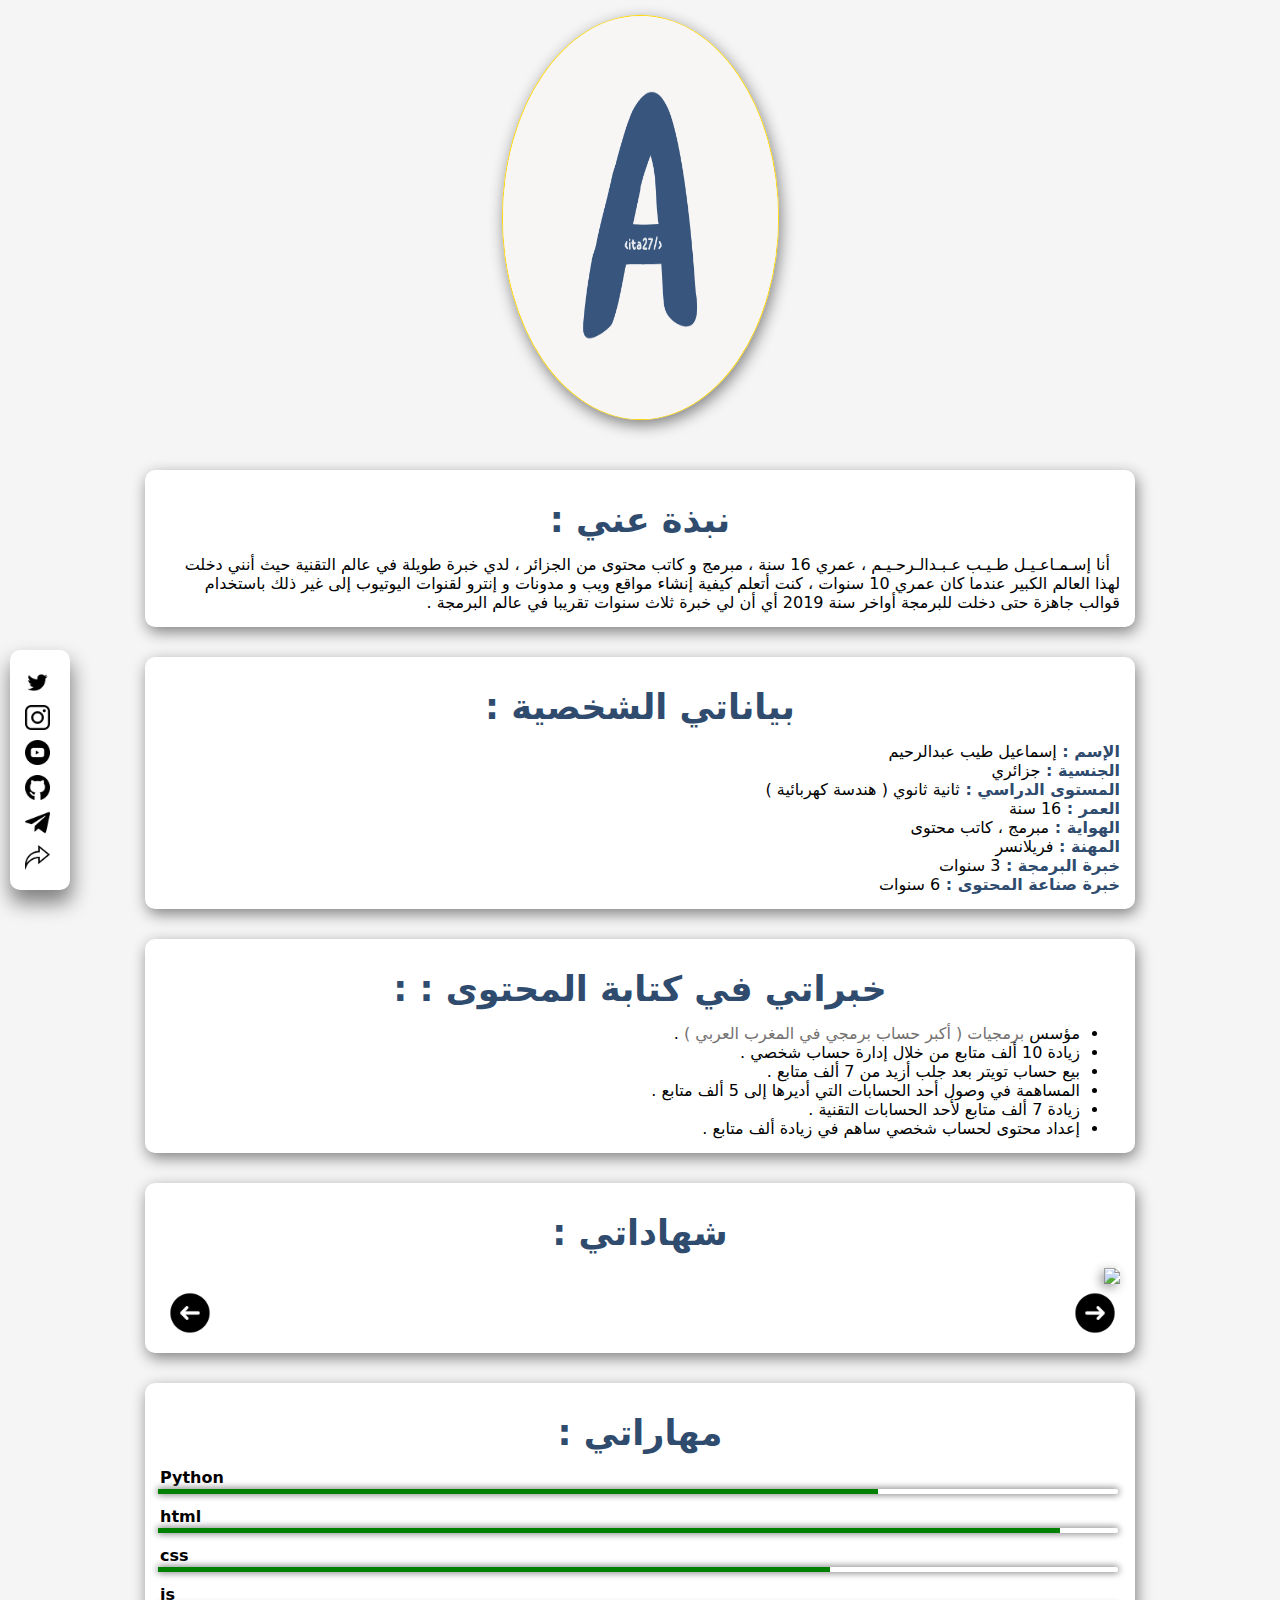
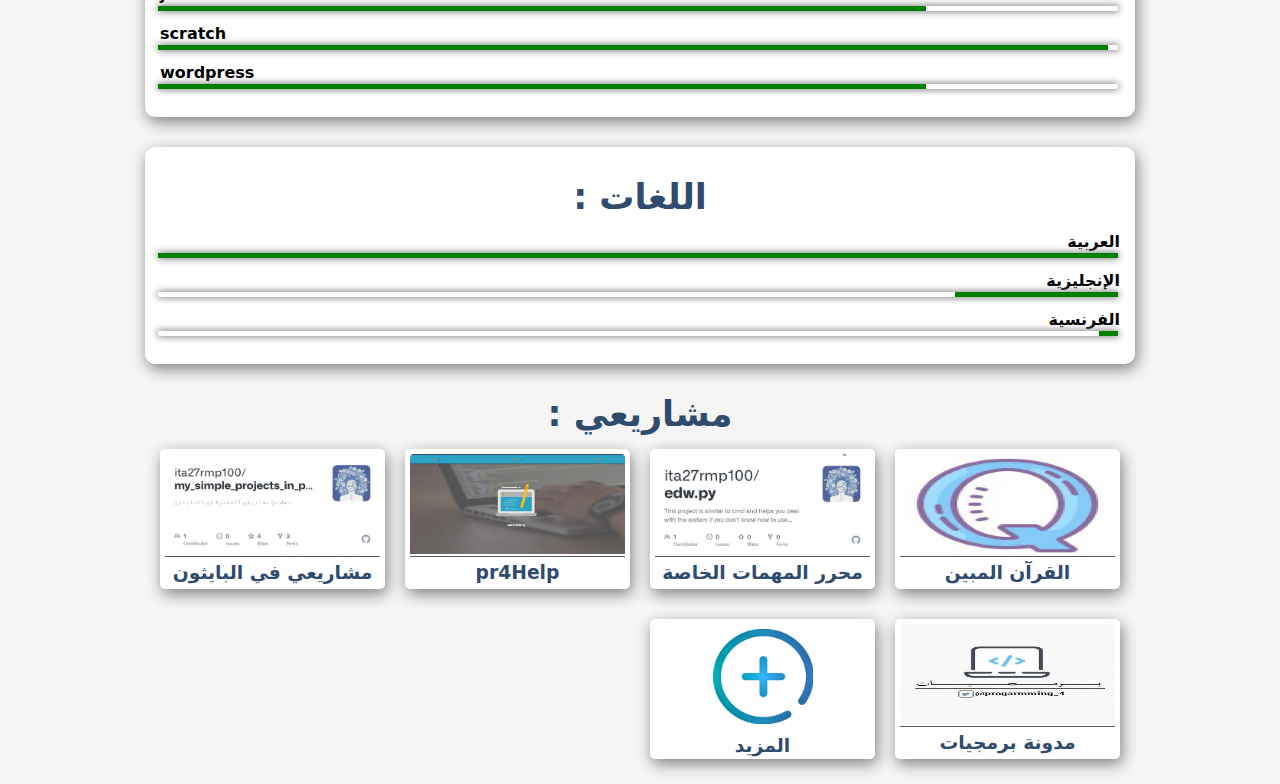
==== commit 32ec68a3: "Add files via upload" ====
--- a/index.html
+++ b/index.html
@@ -15,48 +15,46 @@
             <div class="iog">
                 <h2>نبذة عني :</h2>
                 <p>
-                   &nbsp; أنا إسـمـاعـيـل طـيـب عـبـدالـرحـيـم ، عمري 15 سنة ، مبرمج تقني و مصمم مبتدئ من الجزائر ، لدي خبرة طويلة في عالم التقنية
+                   &nbsp; أنا إسـمـاعـيـل طـيـب عـبـدالـرحـيـم ، عمري 16 سنة ، مبرمج و كاتب محتوى من الجزائر ، لدي خبرة طويلة في عالم التقنية
                     حيث أنني دخلت لهذا العالم الكبير  عندما كان عمري 10 سنوات ،
-                     كنت أتعلم كيفية إنشاء مواقع ويب و مدونات و إنترو لقنوات اليوتيوب إلى غير ذلك باستخدام قوالب جاهزة حتى دخلت للبرمجة أواخر سنة 2019 أي أن لي خبرة سنتين في عالم البرمجة .
+                     كنت أتعلم كيفية إنشاء مواقع ويب و مدونات و إنترو لقنوات اليوتيوب إلى غير ذلك باستخدام قوالب جاهزة حتى دخلت للبرمجة أواخر سنة 2019 أي أن لي خبرة ثلاث سنوات تقريبا في عالم البرمجة .
                 </p>
             </div>
             <div class="infos iog">
                 <h2>بياناتي الشخصية :</h2>
                 <add-info title='الإسم'details='إسماعيل طيب عبدالرحيم'></add-info>
                 <add-info title='الجنسية'details='جزائري'></add-info>
-                <add-info title='المستوى الدراسي'details='أولى ثانوي '></add-info>
-                <add-info title='الهواية'details='مبرمج ، يوتوبر ، كاتب محتوى'></add-info>
-                <add-info title="المهن"details='فريلانسر'></add-info>
-                <add-info title='العمر'details='15 سنة'></add-info>
+                <add-info title='المستوى الدراسي'details='ثانية ثانوي ( هندسة كهربائية )'></add-info>
+                <add-info title='العمر'details='16 سنة'></add-info>
+                <add-info title='الهواية'details='مبرمج ، كاتب محتوى'></add-info>
+                <add-info title="المهنة"details='فريلانسر'></add-info>
+                <add-info title="خبرة البرمجة" details="3 سنوات"></add-info>
+                <add-info title="خبرة صناعة المحتوى" details="6 سنوات"></add-info>
             </div>
             <div class="iog">
-                <h2>أعمالي :</h2>
+                <h2>خبراتي في كتابة المحتوى : :</h2>
                 <ul>
                     <li>
                         مؤسس <a href="https://twitter.com/programming_4">برمجيات ( أكبر حساب برمجي في المغرب العربي )</a> .
                     </li>
                     <li>
-                        شريك مؤسس لفريق
-                        <a href="https://twitter.com/NG_Programmers3">NGP</a> .
+                        زيادة 10 ألف متابع من خلال إدارة حساب شخصي .
                     </li>
+                    <li>بيع حساب تويتر بعد جلب أزيد من 7 ألف متابع .</li>
+                    <li>المساهمة في وصول أحد الحسابات التي أديرها إلى 5 ألف متابع .</li>
+                    <li>زيادة 7 ألف متابع لأحد الحسابات التقنية .</li>
+                    <li>إعداد محتوى لحساب شخصي ساهم في زيادة ألف متابع .</li>
                 </ul>
             </div>
             <div class="iog">
                 <h2>شهاداتي  :</h2>
-                <ul>
-                    <li>
-                        <a href="https://www.flexcourses.com/courses/html-and-css">شهادة تصميم صفحات الإنترنت CSS/HTML من فلكس كورسز </a>
-                    </li>
-                    <li>
-                        <a href="https://app.barmej.com/%D9%85%D9%82%D8%AF%D9%85%D8%A9-%D8%B9%D9%86-%D9%84%D8%BA%D8%A9-%D8%A8%D8%A7%D9%8A%D8%AB%D9%88%D9%86">شهادة لمقدمة عن لغة بايثون من برمج.كوم</a>
-                    </li>
-                    <li>
-                        <a href="https://app.barmej.com/%D8%A8%D8%B1%D9%85%D8%AC%D8%A9-%D8%AA%D8%B7%D8%A8%D9%8A%D9%82%D8%A7%D8%AA-%D8%A7%D9%84%D9%88%D9%8A%D8%A8-%D8%A8%D8%A7%D8%B3%D8%AA%D8%AE%D8%AF%D8%A7%D9%85-Django/%D9%85%D9%82%D8%AF%D9%85%D8%A9-%D9%81%D9%8A-%D8%A8%D8%B1%D9%85%D8%AC%D8%A9-%D9%88%D8%A7%D8%AC%D9%87%D8%A7%D8%AA-%D8%A7%D9%84%D9%85%D9%88%D8%A7%D9%82%D8%B9/%D9%85%D8%A8%D8%A7%D8%AF%D8%A6-html/%D9%85%D9%82%D8%AF%D9%85%D8%A9-%D9%81%D9%8A-html">شهادة مطور الويب البسيط من برمج.كوم .</a>
-                    </li>
-                    <li>
-                        <a href="https://www.edraak.org/programs/course-v1:Edraak+WordPress101+SP-2019/">شهادة بناء مواقع الكترونية باستخدام ووردبريس من إدراك . </a>
-                    </li>
-                </ul>
+                <div>
+                    <img src="my_certficate/Websites_Design_with_HTML&CSS.jpg" class="cert" id="cert">
+                    <div class="arrow">
+                        <img src="arrow.png" class="right" onclick="pass('-')">
+                        <img src="arrow.png" class="left" onclick="pass('+')">
+                    </div>
+                </div>
             </div>
             <div class="iog skills">
                 <h2>مهاراتي :</h2>
--- a/style.css
+++ b/style.css
@@ -6,7 +6,8 @@
 }
 *{
     font-family: system-ui;
-    position: relative
+    position: relative;
+    margin: 0px
 }
 :root{
     --blue:#2f4b6e
@@ -46,6 +47,7 @@
     font-size: 35px;
     text-align:center;
     font-family: system-ui;
+    margin: 15px;
 }
 .iog{
     width: 75%;
@@ -125,6 +127,25 @@
     margin: 2px;
     color: var(--blue);
 }
+/* my certificate */
+.cert{
+    width:100%;
+    box-shadow: -3px 3px 12px -1px grey;
+}
+.arrow{
+    display: flex;
+    justify-content: space-between;
+}
+.right , .left {
+    display: inline;
+    position: relative;
+    width:50px;
+    z-index:50;
+}
+.left{
+    left:5px;
+    transform: rotate(180deg);
+}
 /*footer ( down button )*/
 footer{
     bottom: 100vh;
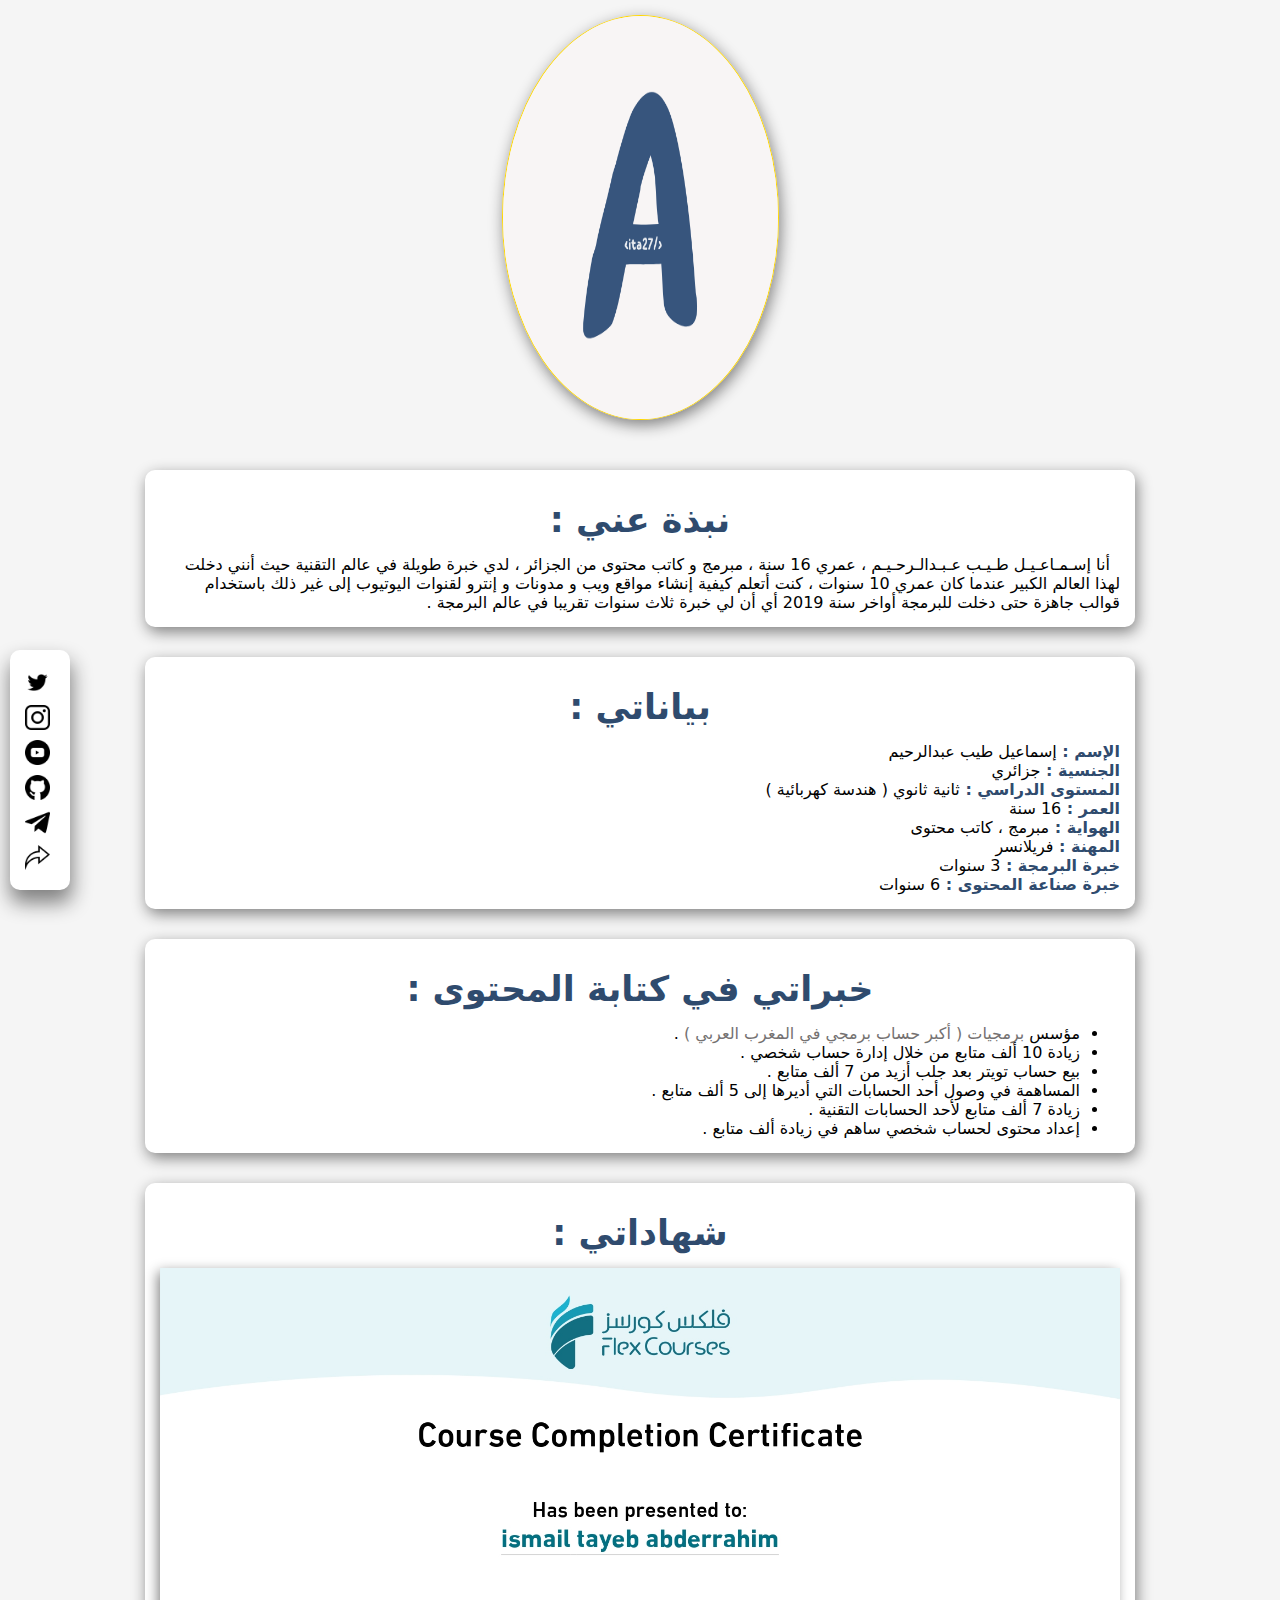
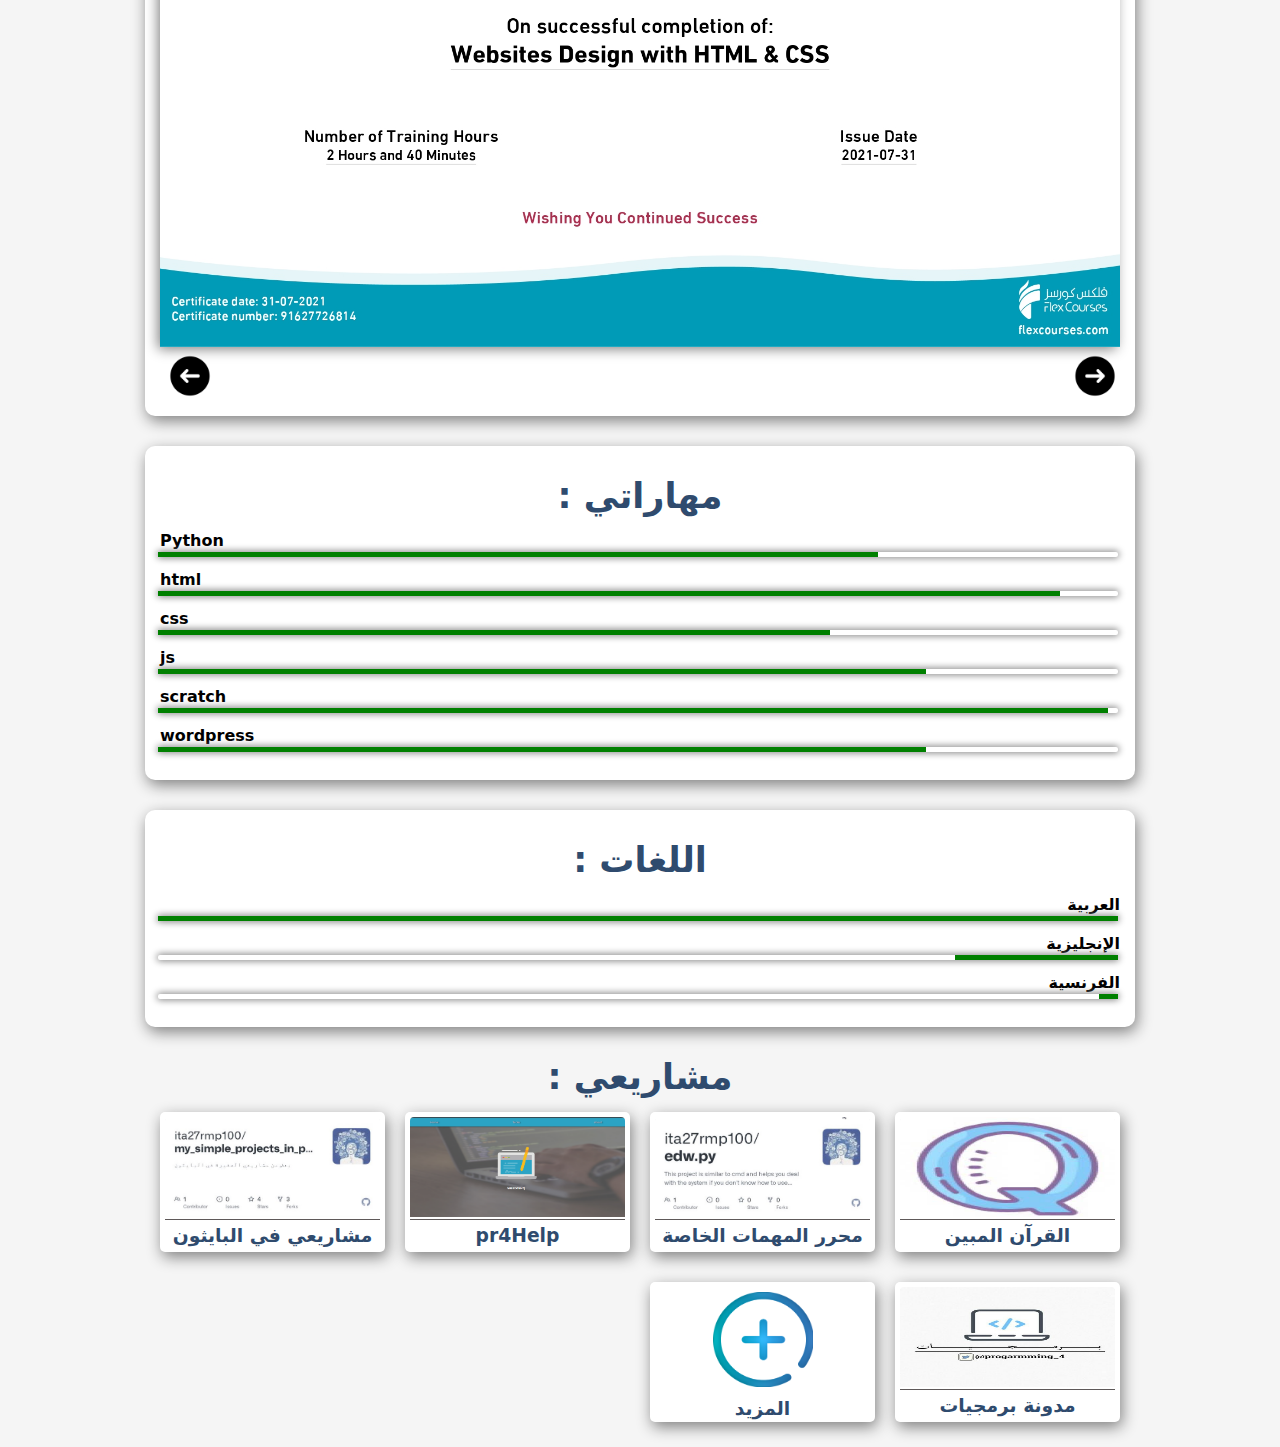
==== commit f47b26ee: "Update index.html" ====
--- a/index.html
+++ b/index.html
@@ -21,7 +21,7 @@
                 </p>
             </div>
             <div class="infos iog">
-                <h2>بياناتي الشخصية :</h2>
+                <h2>بياناتي  :</h2>
                 <add-info title='الإسم'details='إسماعيل طيب عبدالرحيم'></add-info>
                 <add-info title='الجنسية'details='جزائري'></add-info>
                 <add-info title='المستوى الدراسي'details='ثانية ثانوي ( هندسة كهربائية )'></add-info>
@@ -32,7 +32,7 @@
                 <add-info title="خبرة صناعة المحتوى" details="6 سنوات"></add-info>
             </div>
             <div class="iog">
-                <h2>خبراتي في كتابة المحتوى : :</h2>
+                <h2>خبراتي في كتابة المحتوى :</h2>
                 <ul>
                     <li>
                         مؤسس <a href="https://twitter.com/programming_4">برمجيات ( أكبر حساب برمجي في المغرب العربي )</a> .
@@ -129,4 +129,4 @@
         </footer>
     </body>
     <script src="script.js"></script>
-</html>+</html>
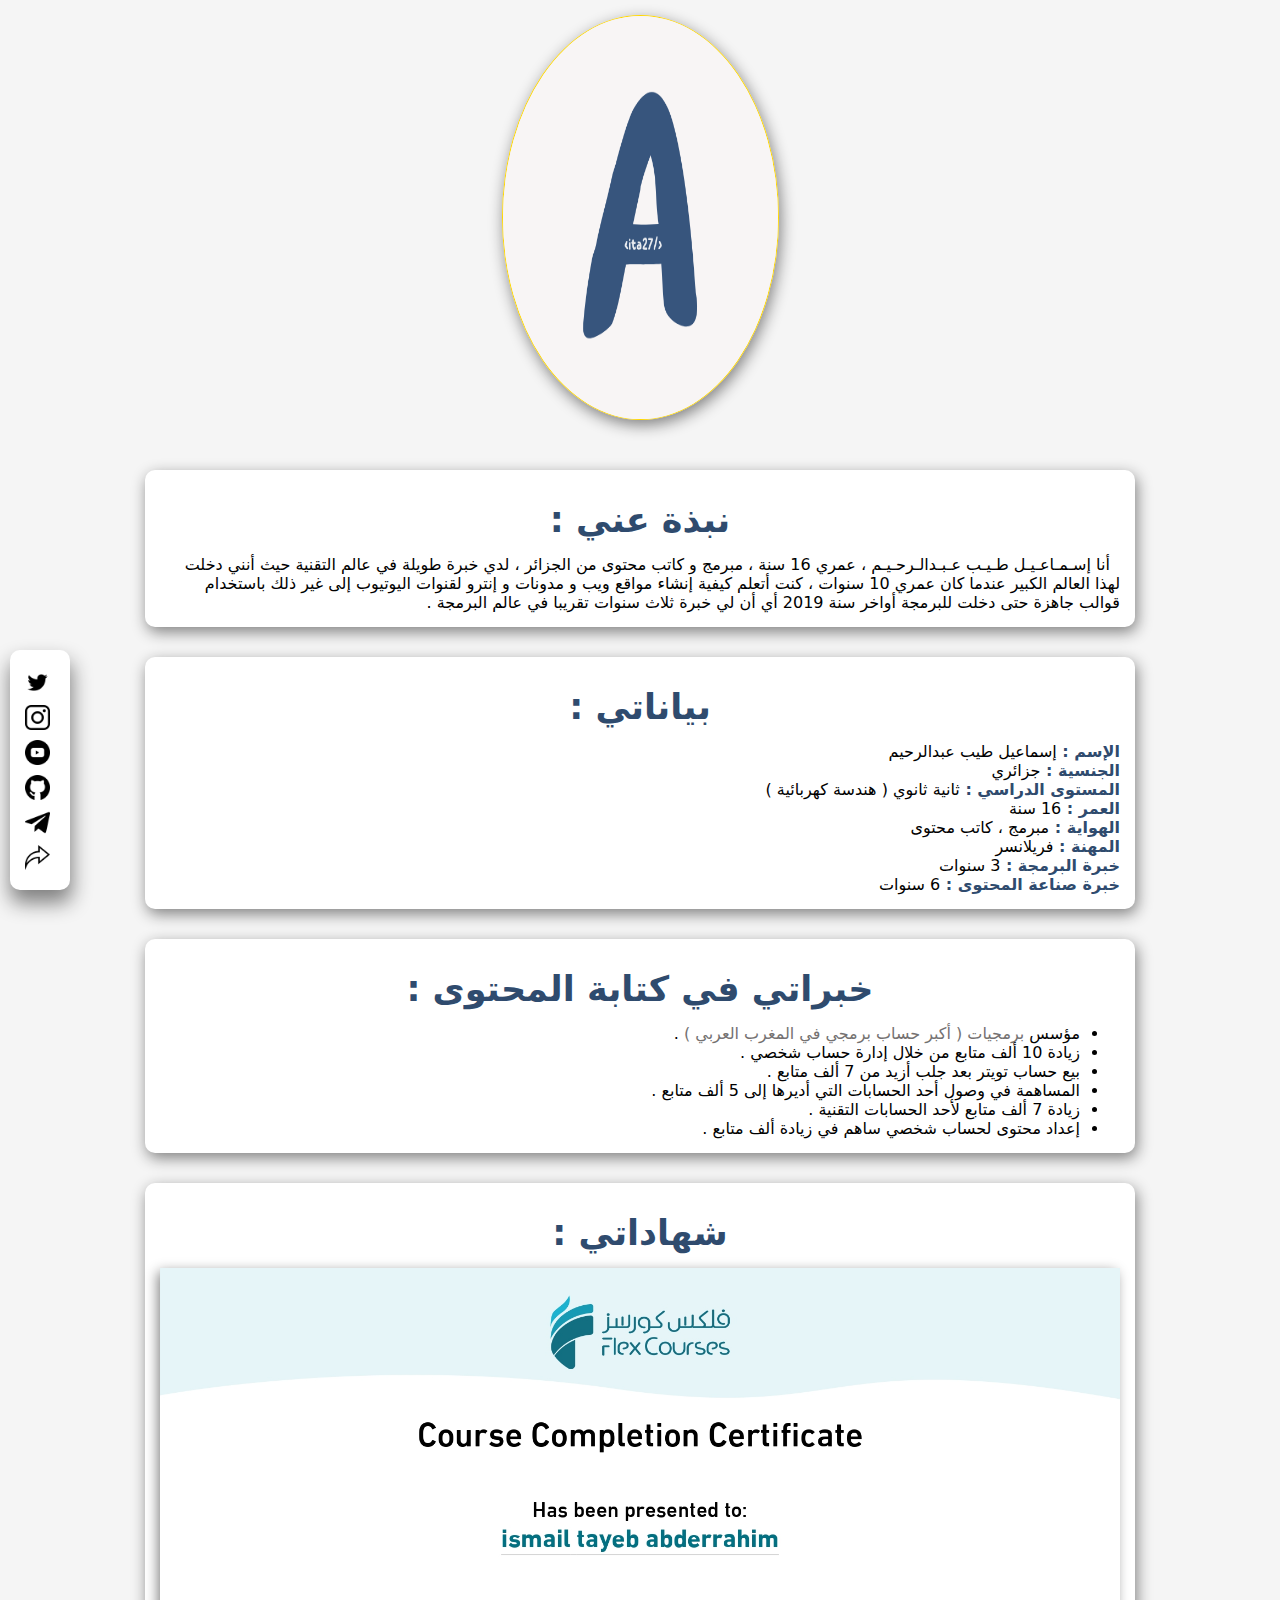
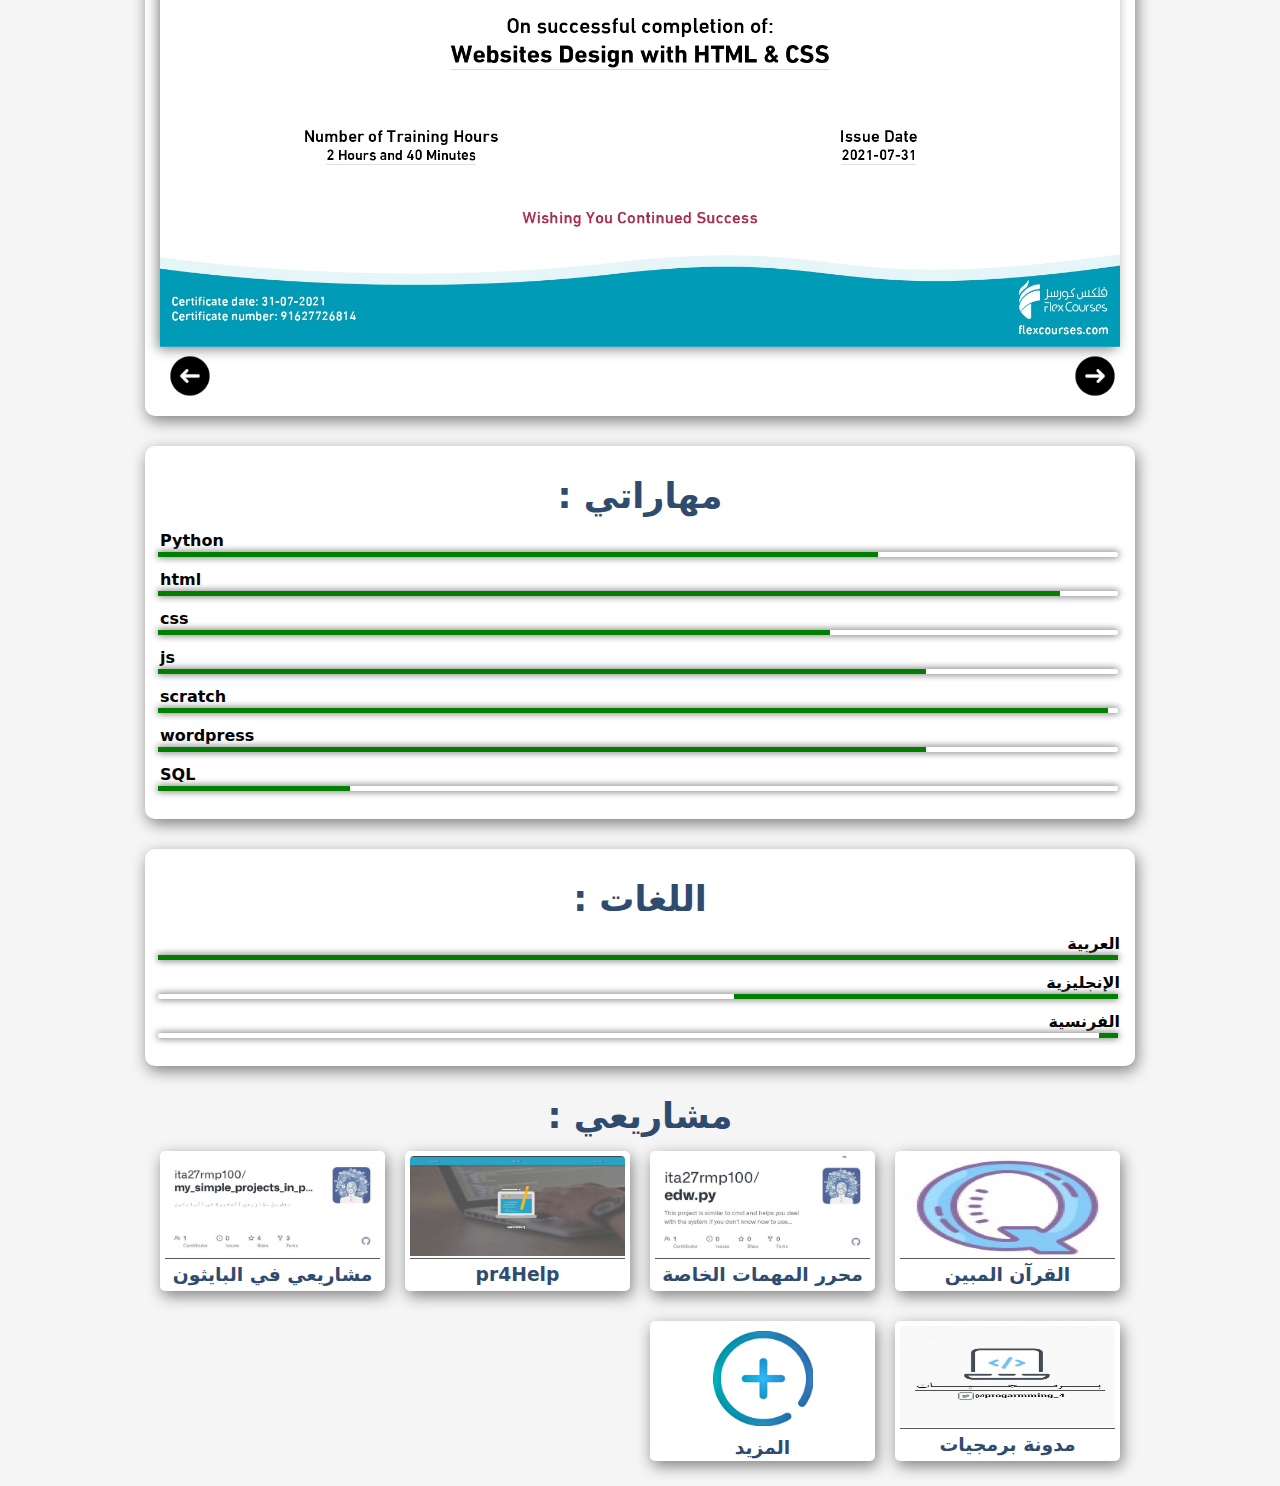
==== commit 648024ac: "Update index.html" ====
--- a/index.html
+++ b/index.html
@@ -76,6 +76,9 @@
                 <!--wordpress-->
                 <label for="sc">wordpress</label>
                 <progress id="sc" max="100" value="80"></progress>
+                <!--sql-->
+                <label for="sc">SQL</label>
+                <progress id="sc" max="100" value="20"></progress>
             </div>
             <div class="iog">
                 <h2>اللغات :</h2>
@@ -84,7 +87,7 @@
                 <progress id="ar" max="100" value="100" class="lang"></progress>
                 <!--الإنجليزية-->
                 <label for="en">الإنجليزية</label>
-                <progress id="en" max="100" value="17" class="lang"></progress>
+                <progress id="en" max="100" value="40" class="lang"></progress>
                 <!--الفرنسية-->
                 <label for="fr">الفرنسية</label>
                 <progress id="fr" max="100" value="2" class="lang"></progress>
